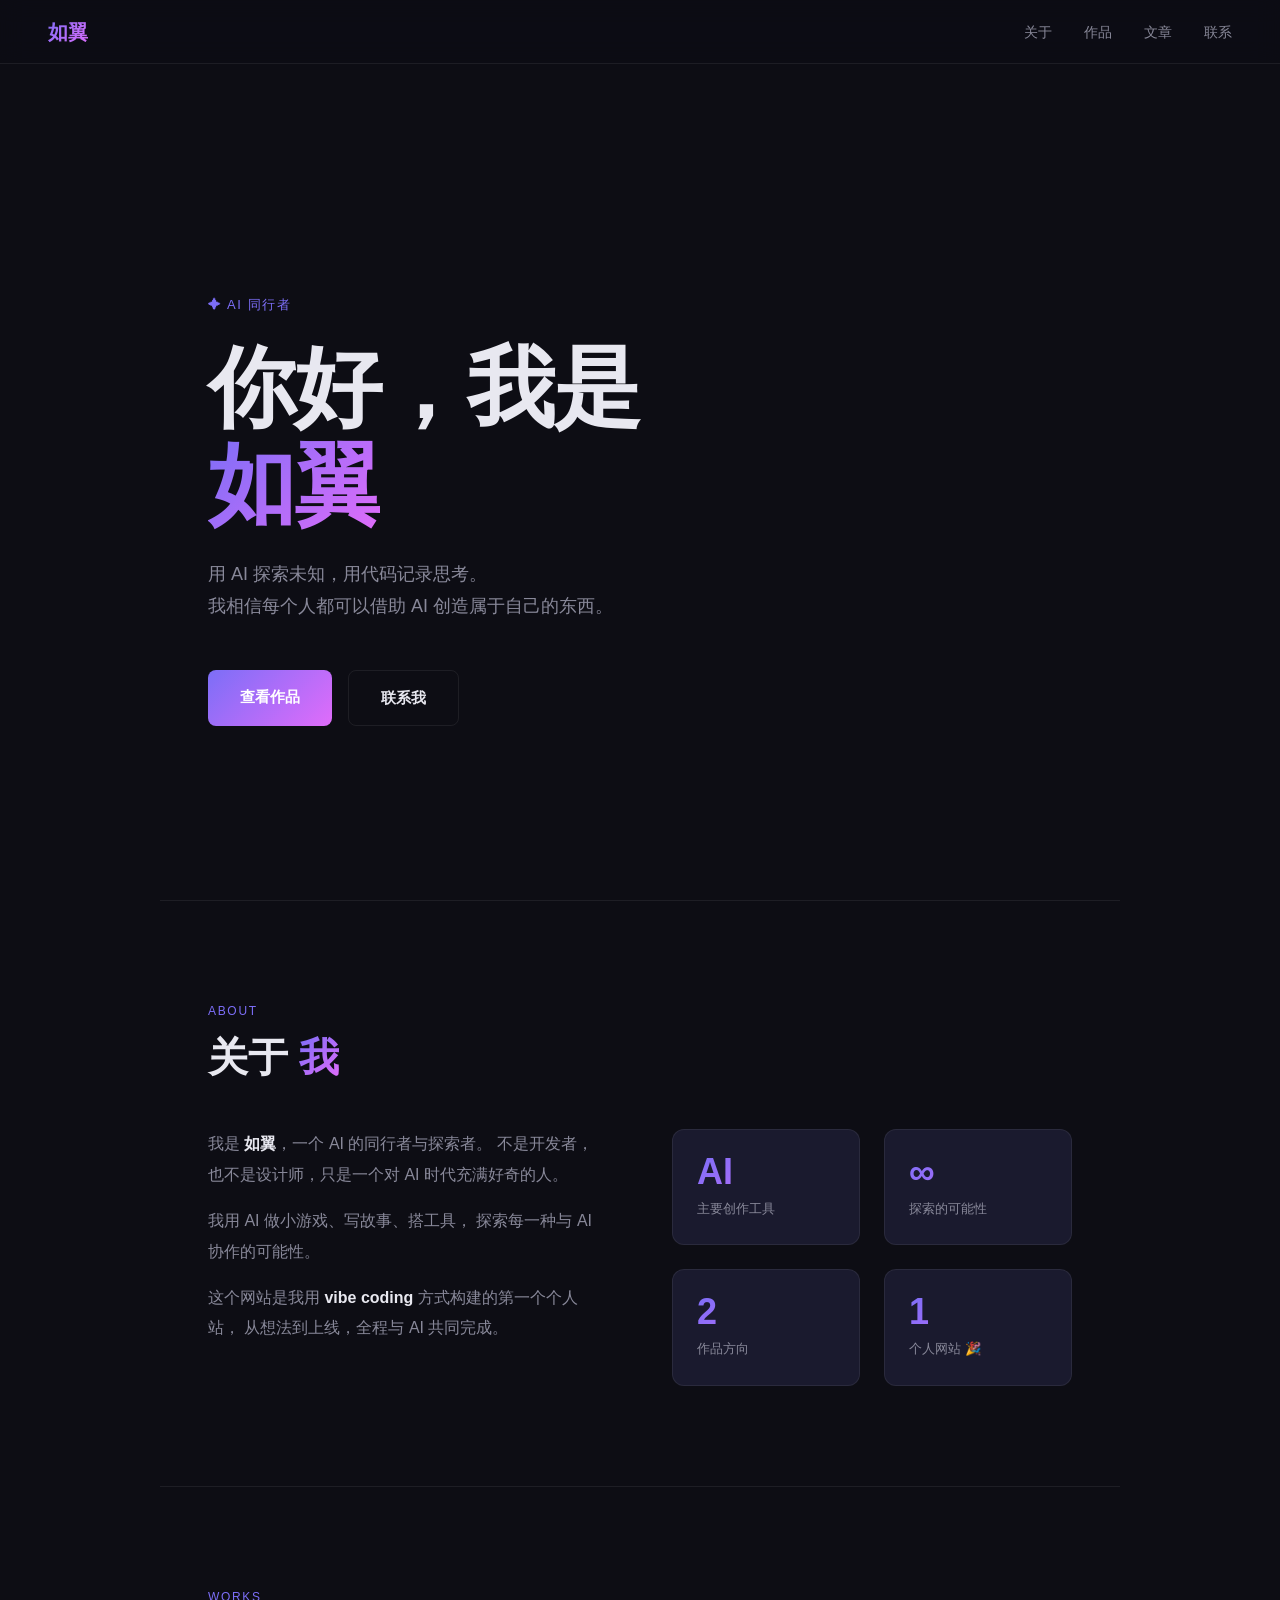
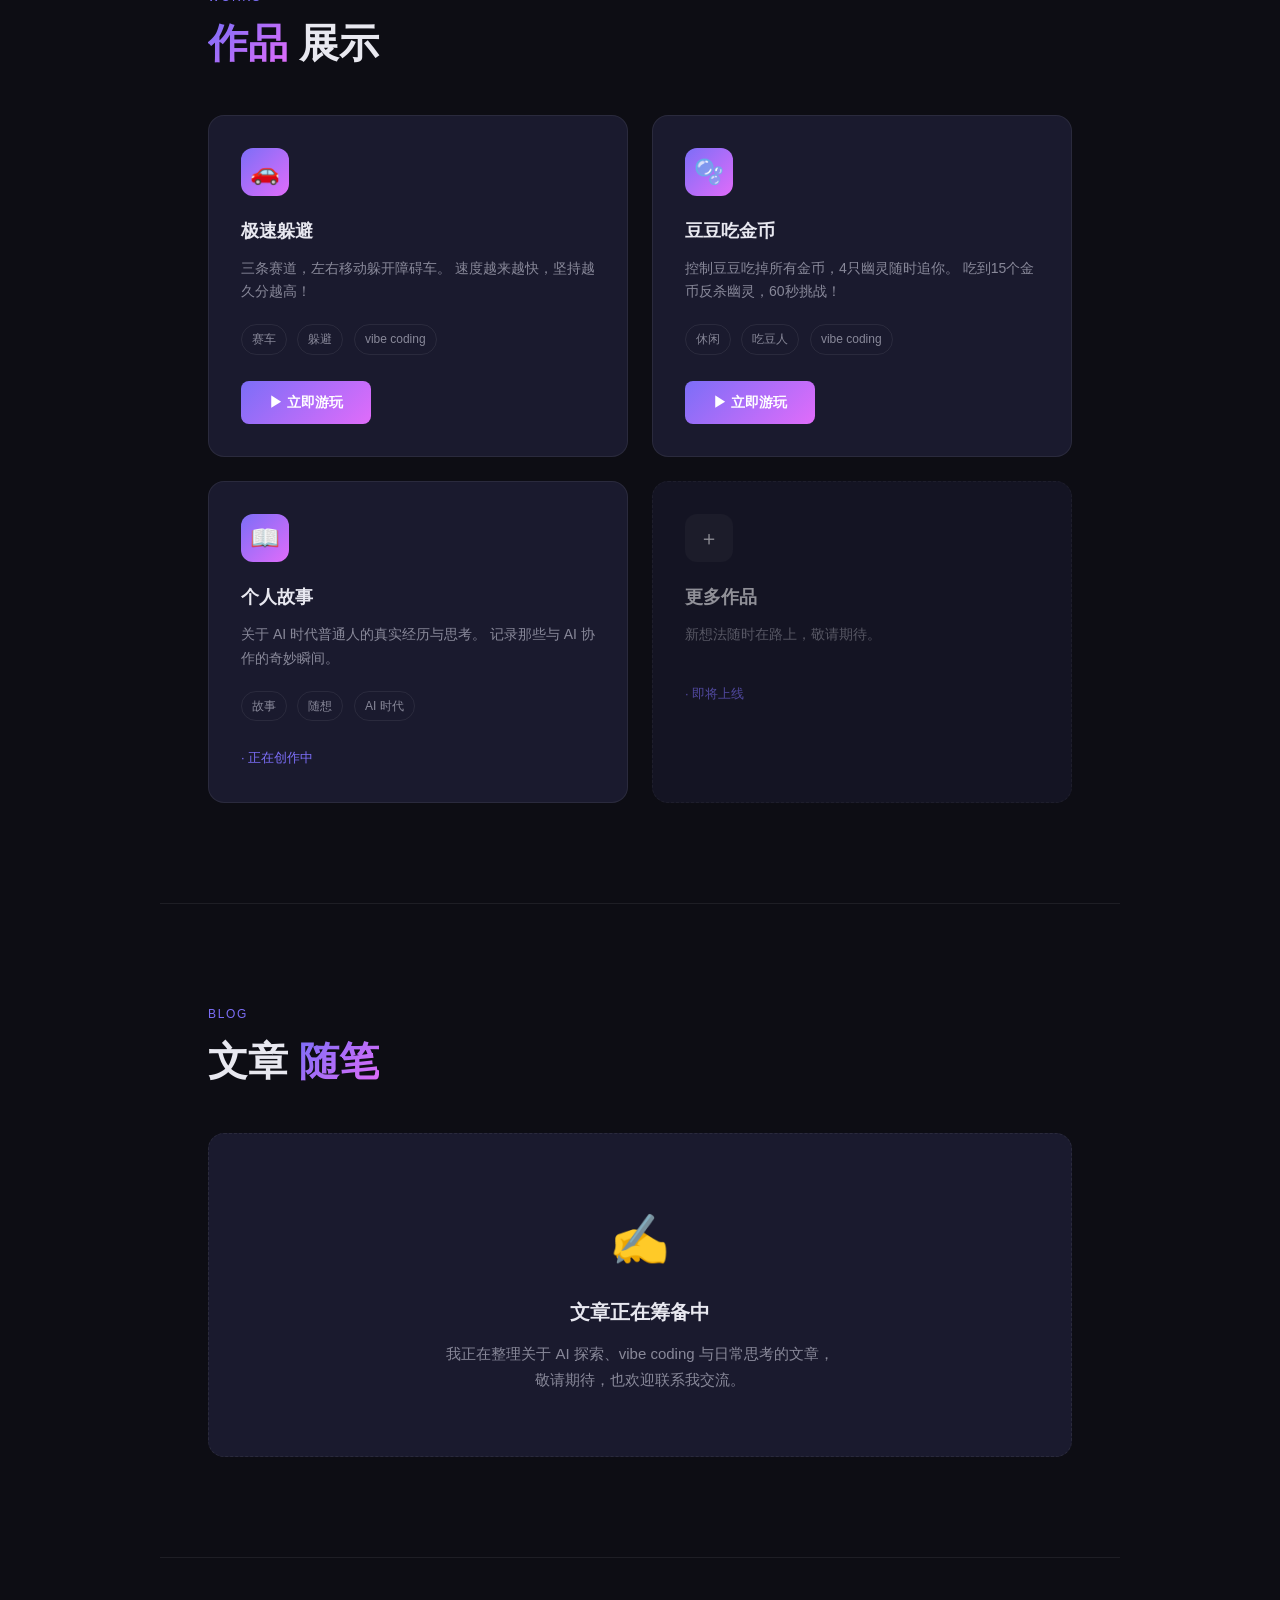
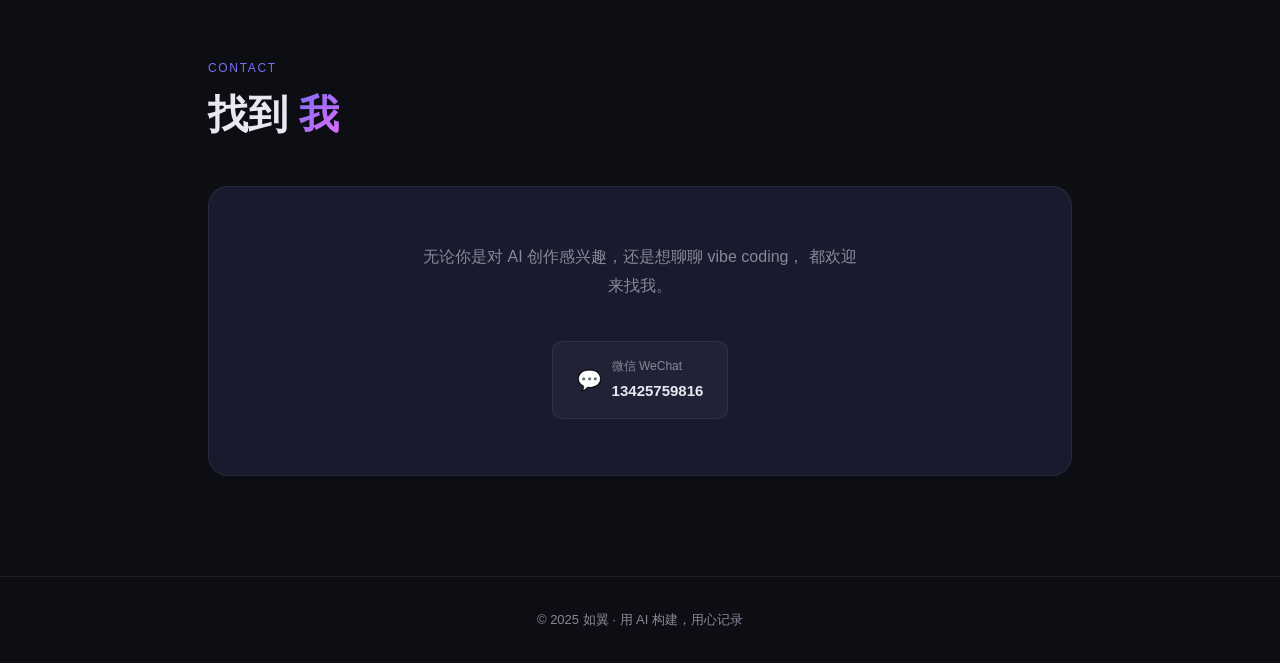
==== index.html @ 63770b3e "Add game play buttons to works section" ====
<!DOCTYPE html>
<html lang="zh-CN">
<head>
  <meta charset="UTF-8" />
  <meta name="viewport" content="width=device-width, initial-scale=1.0" />
  <title>如翼 — AI 同行者</title>
  <style>
    /* ── Reset ── */
    *, *::before, *::after { box-sizing: border-box; margin: 0; padding: 0; }
    html { scroll-behavior: smooth; }

    /* ── Variables ── */
    :root {
      --bg: #0d0d14;
      --bg2: #131320;
      --card: #1a1a2e;
      --border: rgba(255,255,255,0.07);
      --text: #e8e8f0;
      --muted: #888899;
      --accent: #7c6ef7;
      --accent2: #e06cfa;
      --grad: linear-gradient(135deg, #7c6ef7, #e06cfa);
    }

    body {
      background: var(--bg);
      color: var(--text);
      font-family: "PingFang SC", "Microsoft YaHei", -apple-system, BlinkMacSystemFont, sans-serif;
      line-height: 1.7;
    }

    /* ── Nav ── */
    nav {
      position: fixed;
      top: 0; left: 0; right: 0;
      z-index: 100;
      display: flex;
      align-items: center;
      justify-content: space-between;
      padding: 0 48px;
      height: 64px;
      background: rgba(13,13,20,0.85);
      backdrop-filter: blur(12px);
      border-bottom: 1px solid var(--border);
    }
    .nav-logo {
      font-size: 20px;
      font-weight: 700;
      background: var(--grad);
      -webkit-background-clip: text;
      -webkit-text-fill-color: transparent;
      background-clip: text;
    }
    .nav-links { display: flex; gap: 32px; list-style: none; }
    .nav-links a {
      color: var(--muted);
      text-decoration: none;
      font-size: 14px;
      transition: color .2s;
    }
    .nav-links a:hover { color: var(--text); }

    /* ── Sections ── */
    section { padding: 100px 48px; max-width: 960px; margin: 0 auto; }

    /* ── Hero ── */
    #hero {
      min-height: 100vh;
      display: flex;
      flex-direction: column;
      justify-content: center;
      padding-top: 120px;
      max-width: 960px;
      margin: 0 auto;
      padding-left: 48px;
      padding-right: 48px;
    }
    .hero-tag {
      display: inline-block;
      font-size: 13px;
      color: var(--accent);
      letter-spacing: .12em;
      text-transform: uppercase;
      margin-bottom: 24px;
    }
    h1 {
      font-size: clamp(52px, 8vw, 88px);
      font-weight: 800;
      line-height: 1.1;
      letter-spacing: -.02em;
      margin-bottom: 24px;
    }
    h1 span {
      background: var(--grad);
      -webkit-background-clip: text;
      -webkit-text-fill-color: transparent;
      background-clip: text;
    }
    .hero-desc {
      font-size: 18px;
      color: var(--muted);
      max-width: 520px;
      margin-bottom: 48px;
      line-height: 1.8;
    }
    .hero-cta {
      display: flex; gap: 16px; flex-wrap: wrap;
    }
    .btn {
      display: inline-block;
      padding: 14px 32px;
      border-radius: 8px;
      font-size: 15px;
      font-weight: 600;
      text-decoration: none;
      transition: all .2s;
      cursor: pointer;
    }
    .btn-primary {
      background: var(--grad);
      color: #fff;
    }
    .btn-primary:hover { opacity: .85; transform: translateY(-2px); }
    .btn-ghost {
      border: 1px solid var(--border);
      color: var(--text);
      background: transparent;
    }
    .btn-ghost:hover { border-color: var(--accent); color: var(--accent); }

    /* ── Section heading ── */
    .sec-label {
      font-size: 12px;
      letter-spacing: .14em;
      text-transform: uppercase;
      color: var(--accent);
      margin-bottom: 12px;
    }
    h2 {
      font-size: clamp(28px, 4vw, 40px);
      font-weight: 700;
      margin-bottom: 48px;
      line-height: 1.2;
    }
    h2 .grad {
      background: var(--grad);
      -webkit-background-clip: text;
      -webkit-text-fill-color: transparent;
      background-clip: text;
    }

    /* ── About ── */
    #about { border-top: 1px solid var(--border); }
    .about-grid {
      display: grid;
      grid-template-columns: 1fr 1fr;
      gap: 64px;
      align-items: start;
    }
    .about-text p {
      color: var(--muted);
      margin-bottom: 16px;
      font-size: 16px;
      line-height: 1.9;
    }
    .about-text p strong { color: var(--text); }
    .about-stats {
      display: grid;
      grid-template-columns: 1fr 1fr;
      gap: 24px;
    }
    .stat-card {
      background: var(--card);
      border: 1px solid var(--border);
      border-radius: 12px;
      padding: 24px;
    }
    .stat-card .num {
      font-size: 36px;
      font-weight: 800;
      background: var(--grad);
      -webkit-background-clip: text;
      -webkit-text-fill-color: transparent;
      background-clip: text;
      line-height: 1;
      margin-bottom: 8px;
    }
    .stat-card .label { font-size: 13px; color: var(--muted); }

    /* ── Works ── */
    #works { border-top: 1px solid var(--border); }
    .works-grid {
      display: grid;
      grid-template-columns: repeat(auto-fill, minmax(280px, 1fr));
      gap: 24px;
    }
    .work-card {
      background: var(--card);
      border: 1px solid var(--border);
      border-radius: 16px;
      padding: 32px;
      transition: transform .25s, border-color .25s;
    }
    .work-card:hover { transform: translateY(-4px); border-color: var(--accent); }
    .work-icon {
      width: 48px; height: 48px;
      border-radius: 12px;
      background: var(--grad);
      display: flex; align-items: center; justify-content: center;
      font-size: 24px;
      margin-bottom: 20px;
    }
    .work-card h3 { font-size: 18px; font-weight: 700; margin-bottom: 10px; }
    .work-card p { font-size: 14px; color: var(--muted); line-height: 1.7; margin-bottom: 20px; }
    .tag {
      display: inline-block;
      font-size: 12px;
      padding: 4px 10px;
      border-radius: 20px;
      border: 1px solid var(--border);
      color: var(--muted);
      margin-right: 6px;
      margin-bottom: 6px;
    }
    .work-soon {
      display: inline-block;
      margin-top: 16px;
      font-size: 13px;
      color: var(--accent);
      font-weight: 500;
    }

    /* ── Blog ── */
    #blog { border-top: 1px solid var(--border); }
    .blog-coming {
      background: var(--card);
      border: 1px dashed var(--border);
      border-radius: 16px;
      padding: 64px 32px;
      text-align: center;
    }
    .blog-coming .emoji { font-size: 48px; margin-bottom: 16px; }
    .blog-coming h3 { font-size: 20px; font-weight: 700; margin-bottom: 12px; }
    .blog-coming p { color: var(--muted); font-size: 15px; }

    /* ── Contact ── */
    #contact { border-top: 1px solid var(--border); }
    .contact-box {
      background: var(--card);
      border: 1px solid var(--border);
      border-radius: 20px;
      padding: 56px 48px;
      text-align: center;
    }
    .contact-box p {
      color: var(--muted);
      font-size: 16px;
      max-width: 440px;
      margin: 0 auto 40px;
      line-height: 1.8;
    }
    .contact-methods {
      display: flex;
      justify-content: center;
      gap: 24px;
      flex-wrap: wrap;
    }
    .contact-item {
      display: flex;
      align-items: center;
      gap: 10px;
      background: rgba(255,255,255,.04);
      border: 1px solid var(--border);
      border-radius: 10px;
      padding: 14px 24px;
      font-size: 15px;
    }
    .contact-item .icon { font-size: 20px; }
    .contact-item .info { text-align: left; }
    .contact-item .info .name { font-size: 12px; color: var(--muted); margin-bottom: 2px; }
    .contact-item .info .val { font-weight: 600; font-size: 15px; }

    /* ── Footer ── */
    footer {
      border-top: 1px solid var(--border);
      padding: 32px 48px;
      text-align: center;
      color: var(--muted);
      font-size: 13px;
    }

    /* ── Responsive ── */
    @media (max-width: 768px) {
      nav { padding: 0 20px; }
      .nav-links { display: none; }
      #hero, section { padding-left: 20px; padding-right: 20px; }
      h1 { font-size: 44px; }
      .about-grid { grid-template-columns: 1fr; gap: 40px; }
      .contact-box { padding: 40px 20px; }
    }

    /* ── Scroll fade-in ── */
    .fade-in {
      opacity: 0;
      transform: translateY(24px);
      transition: opacity .6s ease, transform .6s ease;
    }
    .fade-in.visible {
      opacity: 1;
      transform: translateY(0);
    }
  </style>
</head>
<body>

  <!-- Nav -->
  <nav>
    <div class="nav-logo">如翼</div>
    <ul class="nav-links">
      <li><a href="#about">关于</a></li>
      <li><a href="#works">作品</a></li>
      <li><a href="#blog">文章</a></li>
      <li><a href="#contact">联系</a></li>
    </ul>
  </nav>

  <!-- Hero -->
  <div id="hero">
    <p class="hero-tag">✦ AI 同行者</p>
    <h1>你好，我是<br /><span>如翼</span></h1>
    <p class="hero-desc">
      用 AI 探索未知，用代码记录思考。<br />
      我相信每个人都可以借助 AI 创造属于自己的东西。
    </p>
    <div class="hero-cta">
      <a href="#works" class="btn btn-primary">查看作品</a>
      <a href="#contact" class="btn btn-ghost">联系我</a>
    </div>
  </div>

  <!-- About -->
  <section id="about">
    <p class="sec-label fade-in">About</p>
    <h2 class="fade-in">关于 <span class="grad">我</span></h2>
    <div class="about-grid">
      <div class="about-text fade-in">
        <p>
          我是 <strong>如翼</strong>，一个 AI 的同行者与探索者。
          不是开发者，也不是设计师，只是一个对 AI 时代充满好奇的人。
        </p>
        <p>
          我用 AI 做小游戏、写故事、搭工具，
          探索每一种与 AI 协作的可能性。
        </p>
        <p>
          这个网站是我用 <strong>vibe coding</strong> 方式构建的第一个个人站，
          从想法到上线，全程与 AI 共同完成。
        </p>
      </div>
      <div class="about-stats fade-in">
        <div class="stat-card">
          <div class="num">AI</div>
          <div class="label">主要创作工具</div>
        </div>
        <div class="stat-card">
          <div class="num">∞</div>
          <div class="label">探索的可能性</div>
        </div>
        <div class="stat-card">
          <div class="num">2</div>
          <div class="label">作品方向</div>
        </div>
        <div class="stat-card">
          <div class="num">1</div>
          <div class="label">个人网站 🎉</div>
        </div>
      </div>
    </div>
  </section>

  <!-- Works -->
  <section id="works">
    <p class="sec-label fade-in">Works</p>
    <h2 class="fade-in"><span class="grad">作品</span> 展示</h2>
    <div class="works-grid">
      <div class="work-card fade-in">
        <div class="work-icon">🚗</div>
        <h3>极速躲避</h3>
        <p>
          三条赛道，左右移动躲开障碍车。
          速度越来越快，坚持越久分越高！
        </p>
        <span class="tag">赛车</span>
        <span class="tag">躲避</span>
        <span class="tag">vibe coding</span>
        <br />
        <a href="game-racing.html" class="btn btn-primary" style="display:inline-block;margin-top:20px;padding:10px 28px;font-size:14px;">▶ 立即游玩</a>
      </div>
      <div class="work-card fade-in">
        <div class="work-icon">🫧</div>
        <h3>豆豆吃金币</h3>
        <p>
          控制豆豆吃掉所有金币，4只幽灵随时追你。
          吃到15个金币反杀幽灵，60秒挑战！
        </p>
        <span class="tag">休闲</span>
        <span class="tag">吃豆人</span>
        <span class="tag">vibe coding</span>
        <br />
        <a href="game-coins.html" class="btn btn-primary" style="display:inline-block;margin-top:20px;padding:10px 28px;font-size:14px;">▶ 立即游玩</a>
      </div>
      <div class="work-card fade-in">
        <div class="work-icon">📖</div>
        <h3>个人故事</h3>
        <p>
          关于 AI 时代普通人的真实经历与思考。
          记录那些与 AI 协作的奇妙瞬间。
        </p>
        <span class="tag">故事</span>
        <span class="tag">随想</span>
        <span class="tag">AI 时代</span>
        <br />
        <span class="work-soon" style="display:inline-block;margin-top:20px;">· 正在创作中</span>
      </div>
      <div class="work-card fade-in" style="border-style: dashed; opacity: .6;">
        <div class="work-icon" style="background: rgba(255,255,255,.05); font-size:20px;">＋</div>
        <h3>更多作品</h3>
        <p>
          新想法随时在路上，敬请期待。
        </p>
        <span class="work-soon">· 即将上线</span>
      </div>
    </div>
  </section>

  <!-- Blog -->
  <section id="blog">
    <p class="sec-label fade-in">Blog</p>
    <h2 class="fade-in">文章 <span class="grad">随笔</span></h2>
    <div class="blog-coming fade-in">
      <div class="emoji">✍️</div>
      <h3>文章正在筹备中</h3>
      <p>
        我正在整理关于 AI 探索、vibe coding 与日常思考的文章，<br />
        敬请期待，也欢迎联系我交流。
      </p>
    </div>
  </section>

  <!-- Contact -->
  <section id="contact">
    <p class="sec-label fade-in">Contact</p>
    <h2 class="fade-in">找到 <span class="grad">我</span></h2>
    <div class="contact-box fade-in">
      <p>
        无论你是对 AI 创作感兴趣，还是想聊聊 vibe coding，
        都欢迎来找我。
      </p>
      <div class="contact-methods">
        <div class="contact-item">
          <span class="icon">💬</span>
          <div class="info">
            <div class="name">微信 WeChat</div>
            <div class="val">13425759816</div>
          </div>
        </div>
      </div>
    </div>
  </section>

  <!-- Footer -->
  <footer>
    <p>© 2025 如翼 · 用 AI 构建，用心记录</p>
  </footer>

  <script>
    // Scroll fade-in animation
    const observer = new IntersectionObserver((entries) => {
      entries.forEach(entry => {
        if (entry.isIntersecting) {
          entry.target.classList.add('visible');
        }
      });
    }, { threshold: 0.1 });

    document.querySelectorAll('.fade-in').forEach(el => observer.observe(el));
  </script>

</body>
</html>
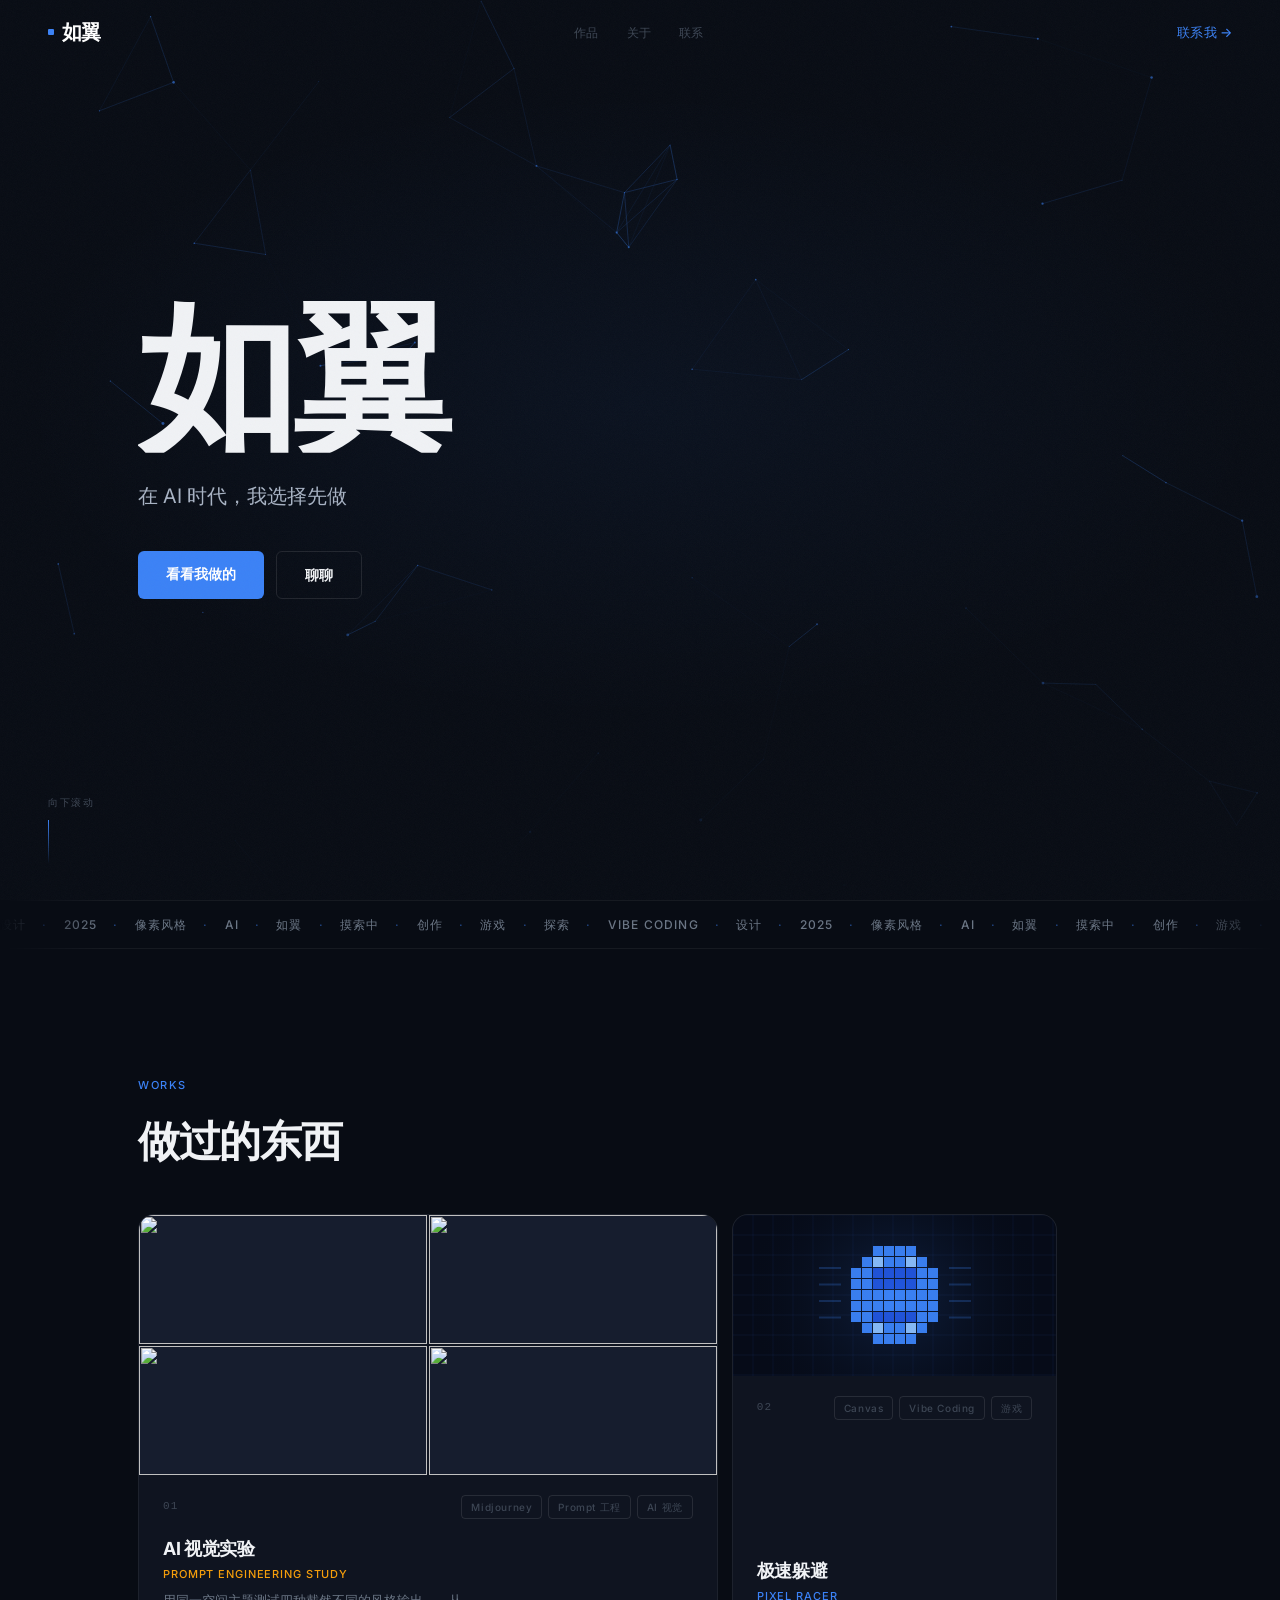
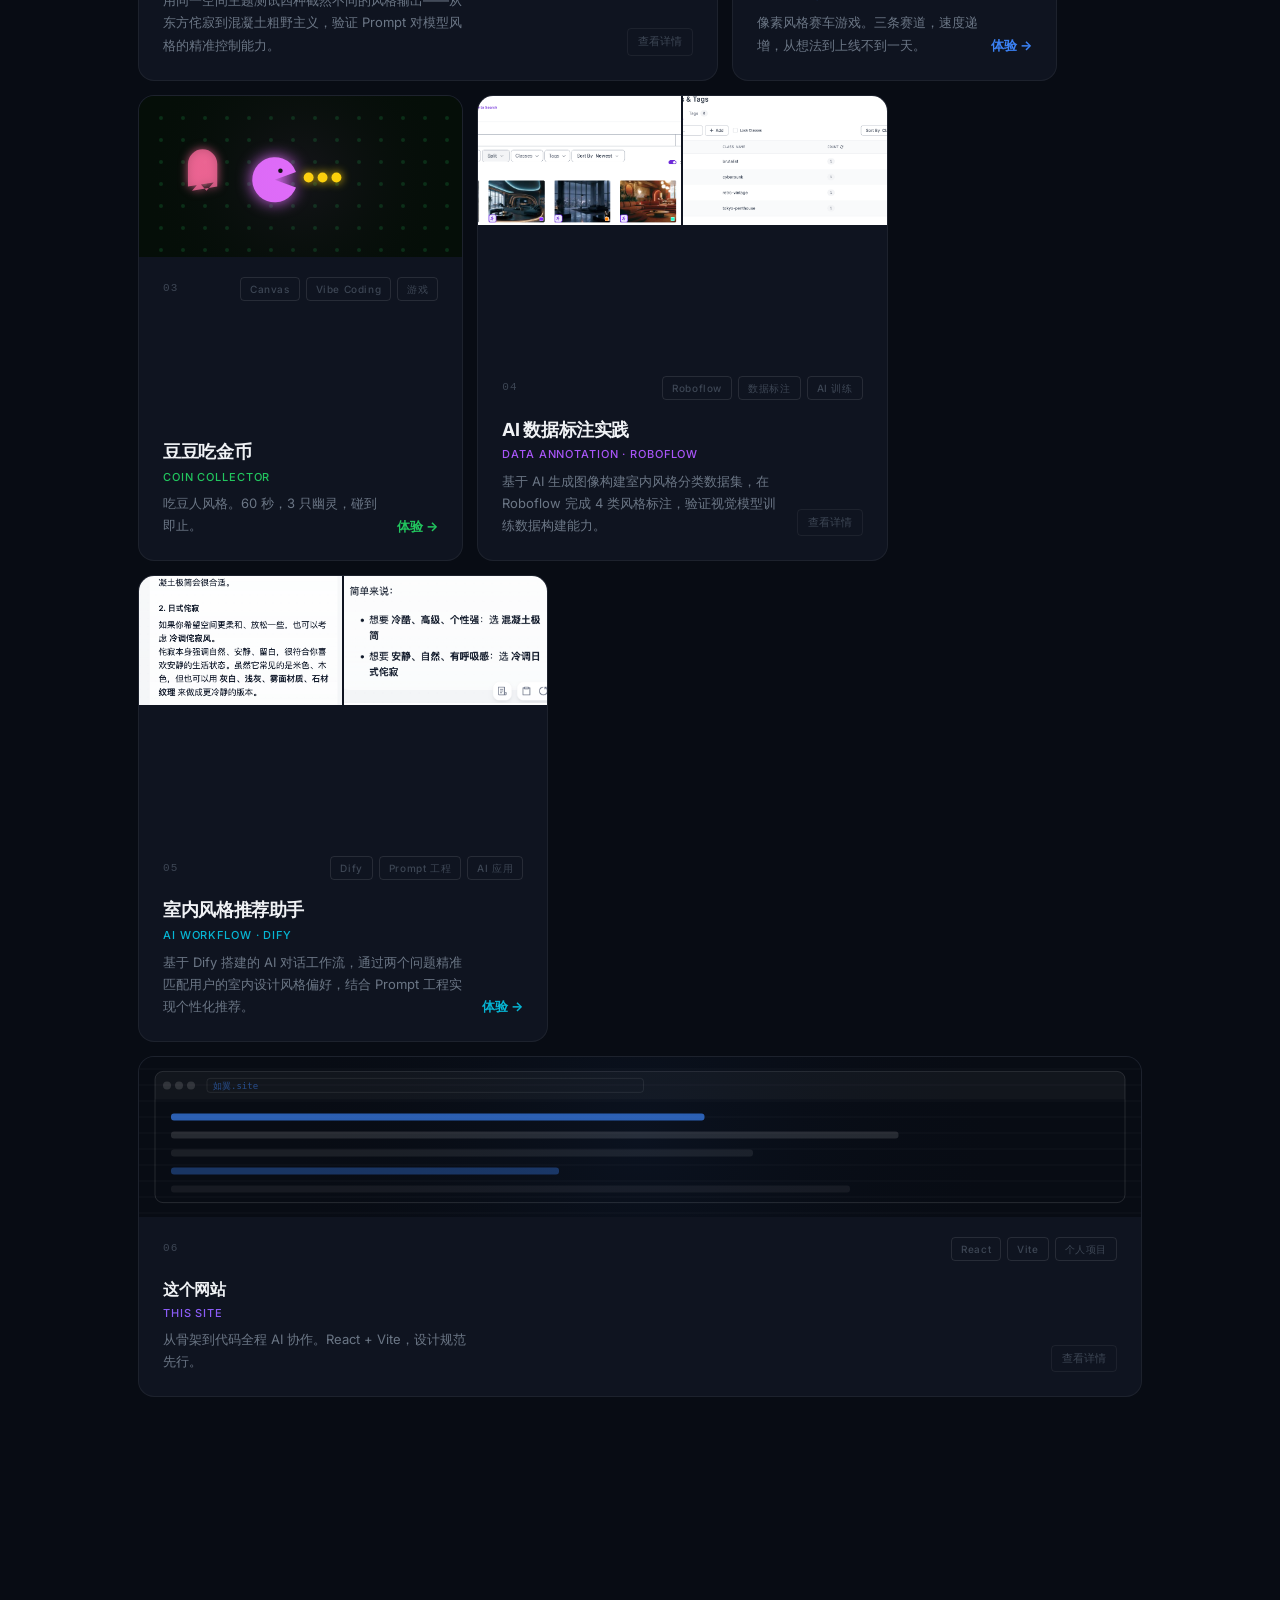
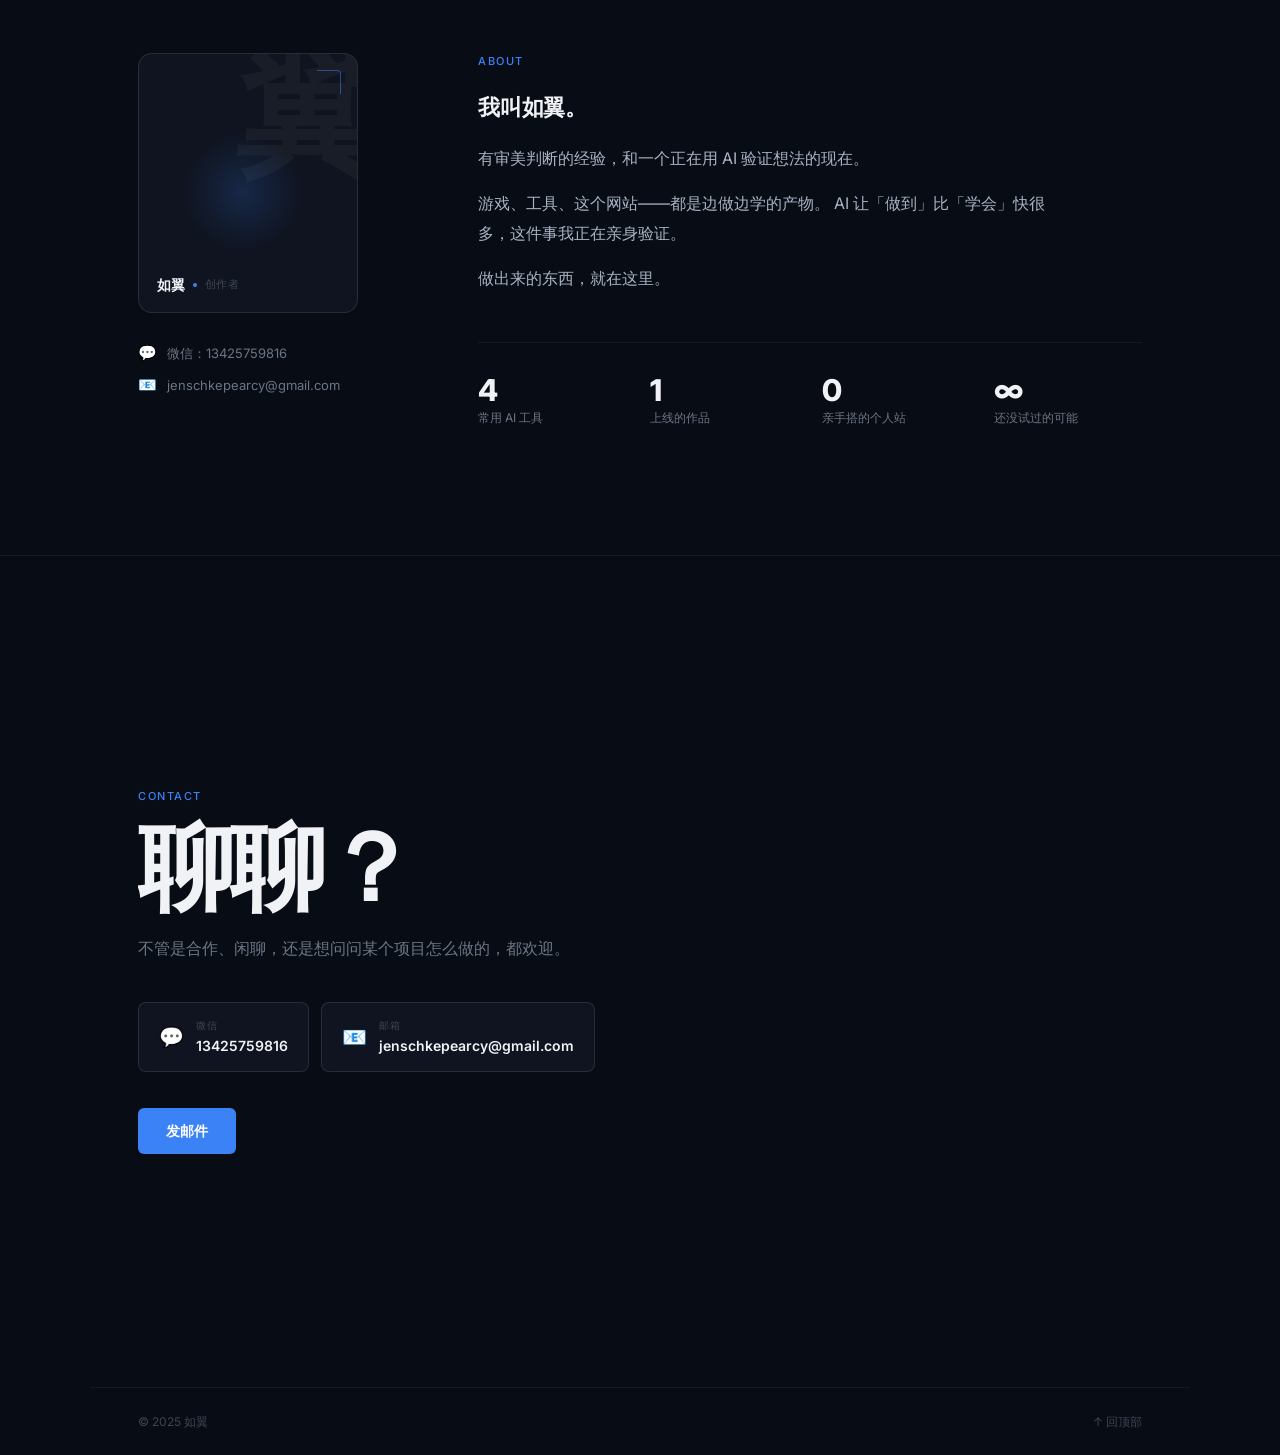
==== commit 5898d85f: "Deploy React portfolio with all 3 AI projects" ====
--- a/index.html
+++ b/index.html
@@ -1,490 +1,17 @@
 <!DOCTYPE html>
 <html lang="zh-CN">
-<head>
-  <meta charset="UTF-8" />
-  <meta name="viewport" content="width=device-width, initial-scale=1.0" />
-  <title>如翼 — AI 同行者</title>
-  <style>
-    /* ── Reset ── */
-    *, *::before, *::after { box-sizing: border-box; margin: 0; padding: 0; }
-    html { scroll-behavior: smooth; }
-
-    /* ── Variables ── */
-    :root {
-      --bg: #0d0d14;
-      --bg2: #131320;
-      --card: #1a1a2e;
-      --border: rgba(255,255,255,0.07);
-      --text: #e8e8f0;
-      --muted: #888899;
-      --accent: #7c6ef7;
-      --accent2: #e06cfa;
-      --grad: linear-gradient(135deg, #7c6ef7, #e06cfa);
-    }
-
-    body {
-      background: var(--bg);
-      color: var(--text);
-      font-family: "PingFang SC", "Microsoft YaHei", -apple-system, BlinkMacSystemFont, sans-serif;
-      line-height: 1.7;
-    }
-
-    /* ── Nav ── */
-    nav {
-      position: fixed;
-      top: 0; left: 0; right: 0;
-      z-index: 100;
-      display: flex;
-      align-items: center;
-      justify-content: space-between;
-      padding: 0 48px;
-      height: 64px;
-      background: rgba(13,13,20,0.85);
-      backdrop-filter: blur(12px);
-      border-bottom: 1px solid var(--border);
-    }
-    .nav-logo {
-      font-size: 20px;
-      font-weight: 700;
-      background: var(--grad);
-      -webkit-background-clip: text;
-      -webkit-text-fill-color: transparent;
-      background-clip: text;
-    }
-    .nav-links { display: flex; gap: 32px; list-style: none; }
-    .nav-links a {
-      color: var(--muted);
-      text-decoration: none;
-      font-size: 14px;
-      transition: color .2s;
-    }
-    .nav-links a:hover { color: var(--text); }
-
-    /* ── Sections ── */
-    section { padding: 100px 48px; max-width: 960px; margin: 0 auto; }
-
-    /* ── Hero ── */
-    #hero {
-      min-height: 100vh;
-      display: flex;
-      flex-direction: column;
-      justify-content: center;
-      padding-top: 120px;
-      max-width: 960px;
-      margin: 0 auto;
-      padding-left: 48px;
-      padding-right: 48px;
-    }
-    .hero-tag {
-      display: inline-block;
-      font-size: 13px;
-      color: var(--accent);
-      letter-spacing: .12em;
-      text-transform: uppercase;
-      margin-bottom: 24px;
-    }
-    h1 {
-      font-size: clamp(52px, 8vw, 88px);
-      font-weight: 800;
-      line-height: 1.1;
-      letter-spacing: -.02em;
-      margin-bottom: 24px;
-    }
-    h1 span {
-      background: var(--grad);
-      -webkit-background-clip: text;
-      -webkit-text-fill-color: transparent;
-      background-clip: text;
-    }
-    .hero-desc {
-      font-size: 18px;
-      color: var(--muted);
-      max-width: 520px;
-      margin-bottom: 48px;
-      line-height: 1.8;
-    }
-    .hero-cta {
-      display: flex; gap: 16px; flex-wrap: wrap;
-    }
-    .btn {
-      display: inline-block;
-      padding: 14px 32px;
-      border-radius: 8px;
-      font-size: 15px;
-      font-weight: 600;
-      text-decoration: none;
-      transition: all .2s;
-      cursor: pointer;
-    }
-    .btn-primary {
-      background: var(--grad);
-      color: #fff;
-    }
-    .btn-primary:hover { opacity: .85; transform: translateY(-2px); }
-    .btn-ghost {
-      border: 1px solid var(--border);
-      color: var(--text);
-      background: transparent;
-    }
-    .btn-ghost:hover { border-color: var(--accent); color: var(--accent); }
-
-    /* ── Section heading ── */
-    .sec-label {
-      font-size: 12px;
-      letter-spacing: .14em;
-      text-transform: uppercase;
-      color: var(--accent);
-      margin-bottom: 12px;
-    }
-    h2 {
-      font-size: clamp(28px, 4vw, 40px);
-      font-weight: 700;
-      margin-bottom: 48px;
-      line-height: 1.2;
-    }
-    h2 .grad {
-      background: var(--grad);
-      -webkit-background-clip: text;
-      -webkit-text-fill-color: transparent;
-      background-clip: text;
-    }
-
-    /* ── About ── */
-    #about { border-top: 1px solid var(--border); }
-    .about-grid {
-      display: grid;
-      grid-template-columns: 1fr 1fr;
-      gap: 64px;
-      align-items: start;
-    }
-    .about-text p {
-      color: var(--muted);
-      margin-bottom: 16px;
-      font-size: 16px;
-      line-height: 1.9;
-    }
-    .about-text p strong { color: var(--text); }
-    .about-stats {
-      display: grid;
-      grid-template-columns: 1fr 1fr;
-      gap: 24px;
-    }
-    .stat-card {
-      background: var(--card);
-      border: 1px solid var(--border);
-      border-radius: 12px;
-      padding: 24px;
-    }
-    .stat-card .num {
-      font-size: 36px;
-      font-weight: 800;
-      background: var(--grad);
-      -webkit-background-clip: text;
-      -webkit-text-fill-color: transparent;
-      background-clip: text;
-      line-height: 1;
-      margin-bottom: 8px;
-    }
-    .stat-card .label { font-size: 13px; color: var(--muted); }
-
-    /* ── Works ── */
-    #works { border-top: 1px solid var(--border); }
-    .works-grid {
-      display: grid;
-      grid-template-columns: repeat(auto-fill, minmax(280px, 1fr));
-      gap: 24px;
-    }
-    .work-card {
-      background: var(--card);
-      border: 1px solid var(--border);
-      border-radius: 16px;
-      padding: 32px;
-      transition: transform .25s, border-color .25s;
-    }
-    .work-card:hover { transform: translateY(-4px); border-color: var(--accent); }
-    .work-icon {
-      width: 48px; height: 48px;
-      border-radius: 12px;
-      background: var(--grad);
-      display: flex; align-items: center; justify-content: center;
-      font-size: 24px;
-      margin-bottom: 20px;
-    }
-    .work-card h3 { font-size: 18px; font-weight: 700; margin-bottom: 10px; }
-    .work-card p { font-size: 14px; color: var(--muted); line-height: 1.7; margin-bottom: 20px; }
-    .tag {
-      display: inline-block;
-      font-size: 12px;
-      padding: 4px 10px;
-      border-radius: 20px;
-      border: 1px solid var(--border);
-      color: var(--muted);
-      margin-right: 6px;
-      margin-bottom: 6px;
-    }
-    .work-soon {
-      display: inline-block;
-      margin-top: 16px;
-      font-size: 13px;
-      color: var(--accent);
-      font-weight: 500;
-    }
-
-    /* ── Blog ── */
-    #blog { border-top: 1px solid var(--border); }
-    .blog-coming {
-      background: var(--card);
-      border: 1px dashed var(--border);
-      border-radius: 16px;
-      padding: 64px 32px;
-      text-align: center;
-    }
-    .blog-coming .emoji { font-size: 48px; margin-bottom: 16px; }
-    .blog-coming h3 { font-size: 20px; font-weight: 700; margin-bottom: 12px; }
-    .blog-coming p { color: var(--muted); font-size: 15px; }
-
-    /* ── Contact ── */
-    #contact { border-top: 1px solid var(--border); }
-    .contact-box {
-      background: var(--card);
-      border: 1px solid var(--border);
-      border-radius: 20px;
-      padding: 56px 48px;
-      text-align: center;
-    }
-    .contact-box p {
-      color: var(--muted);
-      font-size: 16px;
-      max-width: 440px;
-      margin: 0 auto 40px;
-      line-height: 1.8;
-    }
-    .contact-methods {
-      display: flex;
-      justify-content: center;
-      gap: 24px;
-      flex-wrap: wrap;
-    }
-    .contact-item {
-      display: flex;
-      align-items: center;
-      gap: 10px;
-      background: rgba(255,255,255,.04);
-      border: 1px solid var(--border);
-      border-radius: 10px;
-      padding: 14px 24px;
-      font-size: 15px;
-    }
-    .contact-item .icon { font-size: 20px; }
-    .contact-item .info { text-align: left; }
-    .contact-item .info .name { font-size: 12px; color: var(--muted); margin-bottom: 2px; }
-    .contact-item .info .val { font-weight: 600; font-size: 15px; }
-
-    /* ── Footer ── */
-    footer {
-      border-top: 1px solid var(--border);
-      padding: 32px 48px;
-      text-align: center;
-      color: var(--muted);
-      font-size: 13px;
-    }
-
-    /* ── Responsive ── */
-    @media (max-width: 768px) {
-      nav { padding: 0 20px; }
-      .nav-links { display: none; }
-      #hero, section { padding-left: 20px; padding-right: 20px; }
-      h1 { font-size: 44px; }
-      .about-grid { grid-template-columns: 1fr; gap: 40px; }
-      .contact-box { padding: 40px 20px; }
-    }
-
-    /* ── Scroll fade-in ── */
-    .fade-in {
-      opacity: 0;
-      transform: translateY(24px);
-      transition: opacity .6s ease, transform .6s ease;
-    }
-    .fade-in.visible {
-      opacity: 1;
-      transform: translateY(0);
-    }
-  </style>
-</head>
-<body>
-
-  <!-- Nav -->
-  <nav>
-    <div class="nav-logo">如翼</div>
-    <ul class="nav-links">
-      <li><a href="#about">关于</a></li>
-      <li><a href="#works">作品</a></li>
-      <li><a href="#blog">文章</a></li>
-      <li><a href="#contact">联系</a></li>
-    </ul>
-  </nav>
-
-  <!-- Hero -->
-  <div id="hero">
-    <p class="hero-tag">✦ AI 同行者</p>
-    <h1>你好，我是<br /><span>如翼</span></h1>
-    <p class="hero-desc">
-      用 AI 探索未知，用代码记录思考。<br />
-      我相信每个人都可以借助 AI 创造属于自己的东西。
-    </p>
-    <div class="hero-cta">
-      <a href="#works" class="btn btn-primary">查看作品</a>
-      <a href="#contact" class="btn btn-ghost">联系我</a>
-    </div>
-  </div>
-
-  <!-- About -->
-  <section id="about">
-    <p class="sec-label fade-in">About</p>
-    <h2 class="fade-in">关于 <span class="grad">我</span></h2>
-    <div class="about-grid">
-      <div class="about-text fade-in">
-        <p>
-          我是 <strong>如翼</strong>，一个 AI 的同行者与探索者。
-          不是开发者，也不是设计师，只是一个对 AI 时代充满好奇的人。
-        </p>
-        <p>
-          我用 AI 做小游戏、写故事、搭工具，
-          探索每一种与 AI 协作的可能性。
-        </p>
-        <p>
-          这个网站是我用 <strong>vibe coding</strong> 方式构建的第一个个人站，
-          从想法到上线，全程与 AI 共同完成。
-        </p>
-      </div>
-      <div class="about-stats fade-in">
-        <div class="stat-card">
-          <div class="num">AI</div>
-          <div class="label">主要创作工具</div>
-        </div>
-        <div class="stat-card">
-          <div class="num">∞</div>
-          <div class="label">探索的可能性</div>
-        </div>
-        <div class="stat-card">
-          <div class="num">2</div>
-          <div class="label">作品方向</div>
-        </div>
-        <div class="stat-card">
-          <div class="num">1</div>
-          <div class="label">个人网站 🎉</div>
-        </div>
-      </div>
-    </div>
-  </section>
-
-  <!-- Works -->
-  <section id="works">
-    <p class="sec-label fade-in">Works</p>
-    <h2 class="fade-in"><span class="grad">作品</span> 展示</h2>
-    <div class="works-grid">
-      <div class="work-card fade-in">
-        <div class="work-icon">🚗</div>
-        <h3>极速躲避</h3>
-        <p>
-          三条赛道，左右移动躲开障碍车。
-          速度越来越快，坚持越久分越高！
-        </p>
-        <span class="tag">赛车</span>
-        <span class="tag">躲避</span>
-        <span class="tag">vibe coding</span>
-        <br />
-        <a href="game-racing.html" class="btn btn-primary" style="display:inline-block;margin-top:20px;padding:10px 28px;font-size:14px;">▶ 立即游玩</a>
-      </div>
-      <div class="work-card fade-in">
-        <div class="work-icon">🫧</div>
-        <h3>豆豆吃金币</h3>
-        <p>
-          控制豆豆吃掉所有金币，4只幽灵随时追你。
-          吃到15个金币反杀幽灵，60秒挑战！
-        </p>
-        <span class="tag">休闲</span>
-        <span class="tag">吃豆人</span>
-        <span class="tag">vibe coding</span>
-        <br />
-        <a href="game-coins.html" class="btn btn-primary" style="display:inline-block;margin-top:20px;padding:10px 28px;font-size:14px;">▶ 立即游玩</a>
-      </div>
-      <div class="work-card fade-in">
-        <div class="work-icon">📖</div>
-        <h3>个人故事</h3>
-        <p>
-          关于 AI 时代普通人的真实经历与思考。
-          记录那些与 AI 协作的奇妙瞬间。
-        </p>
-        <span class="tag">故事</span>
-        <span class="tag">随想</span>
-        <span class="tag">AI 时代</span>
-        <br />
-        <span class="work-soon" style="display:inline-block;margin-top:20px;">· 正在创作中</span>
-      </div>
-      <div class="work-card fade-in" style="border-style: dashed; opacity: .6;">
-        <div class="work-icon" style="background: rgba(255,255,255,.05); font-size:20px;">＋</div>
-        <h3>更多作品</h3>
-        <p>
-          新想法随时在路上，敬请期待。
-        </p>
-        <span class="work-soon">· 即将上线</span>
-      </div>
-    </div>
-  </section>
-
-  <!-- Blog -->
-  <section id="blog">
-    <p class="sec-label fade-in">Blog</p>
-    <h2 class="fade-in">文章 <span class="grad">随笔</span></h2>
-    <div class="blog-coming fade-in">
-      <div class="emoji">✍️</div>
-      <h3>文章正在筹备中</h3>
-      <p>
-        我正在整理关于 AI 探索、vibe coding 与日常思考的文章，<br />
-        敬请期待，也欢迎联系我交流。
-      </p>
-    </div>
-  </section>
-
-  <!-- Contact -->
-  <section id="contact">
-    <p class="sec-label fade-in">Contact</p>
-    <h2 class="fade-in">找到 <span class="grad">我</span></h2>
-    <div class="contact-box fade-in">
-      <p>
-        无论你是对 AI 创作感兴趣，还是想聊聊 vibe coding，
-        都欢迎来找我。
-      </p>
-      <div class="contact-methods">
-        <div class="contact-item">
-          <span class="icon">💬</span>
-          <div class="info">
-            <div class="name">微信 WeChat</div>
-            <div class="val">13425759816</div>
-          </div>
-        </div>
-      </div>
-    </div>
-  </section>
-
-  <!-- Footer -->
-  <footer>
-    <p>© 2025 如翼 · 用 AI 构建，用心记录</p>
-  </footer>
-
-  <script>
-    // Scroll fade-in animation
-    const observer = new IntersectionObserver((entries) => {
-      entries.forEach(entry => {
-        if (entry.isIntersecting) {
-          entry.target.classList.add('visible');
-        }
-      });
-    }, { threshold: 0.1 });
-
-    document.querySelectorAll('.fade-in').forEach(el => observer.observe(el));
-  </script>
-
-</body>
+  <head>
+    <meta charset="UTF-8" />
+    <meta name="viewport" content="width=device-width, initial-scale=1.0" />
+    <title>如翼 — 视觉设计师 · AI 设计师</title>
+    <meta name="description" content="如翼的个人作品集 — 视觉设计师、AI设计师、AI训练师" />
+    <link rel="preconnect" href="https://fonts.googleapis.com" />
+    <link rel="preconnect" href="https://fonts.gstatic.com" crossorigin />
+    <link href="https://fonts.googleapis.com/css2?family=Inter:wght@300;400;500;600;700;800;900&display=swap" rel="stylesheet" />
+    <script type="module" crossorigin src="./assets/index-CPDHB0B_.js"></script>
+    <link rel="stylesheet" crossorigin href="./assets/index-Bgm8pTL_.css">
+  </head>
+  <body>
+    <div id="root"></div>
+  </body>
 </html>
--- a/assets/index-Bgm8pTL_.css
+++ b/assets/index-Bgm8pTL_.css
@@ -0,0 +1 @@
+.navbar{position:fixed;top:0;left:0;right:0;z-index:100;height:64px;display:flex;align-items:center;justify-content:space-between;padding:0 48px;transition:background .3s ease,border-color .3s ease,backdrop-filter .3s ease}.navbar--scrolled{background:#080c14e0;backdrop-filter:blur(20px);-webkit-backdrop-filter:blur(20px);border-bottom:1px solid rgba(255,255,255,.06)}.nav-logo{display:flex;align-items:center;gap:8px;font-size:20px;font-weight:900;letter-spacing:-.04em;color:#fff;text-decoration:none;line-height:1;transition:opacity .15s}.nav-logo:hover{opacity:.6}.nav-logo-mark{display:inline-block;width:6px;height:6px;border-radius:1px;background:var(--accent);flex-shrink:0;animation:markPulse 2.6s ease-in-out infinite}@keyframes markPulse{0%,to{transform:scale(1);opacity:1}50%{transform:scale(1.5);opacity:.5}}.nav-links{display:flex;gap:28px;list-style:none}.nav-links a{font-size:12px;font-weight:400;color:var(--text-faint);text-decoration:none;letter-spacing:.02em;transition:color .15s}.nav-links a:hover{color:#fff}.nav-cta{font-size:13px;font-weight:500;color:var(--accent);text-decoration:none;letter-spacing:.01em;transition:opacity .15s}.nav-cta:hover{opacity:.65}@media (max-width: 768px){.navbar{padding:0 20px}.nav-links{display:none}}.hero{position:relative;width:100%;min-height:100vh;display:flex;flex-direction:column;align-items:center;justify-content:center;overflow:hidden}.hero-canvas{position:absolute;top:0;right:0;bottom:0;left:0;width:100%;height:100%}.hero-overlay{position:absolute;top:0;right:0;bottom:0;left:0;background:radial-gradient(ellipse 70% 50% at 50% 45%,rgba(59,130,246,.05) 0%,transparent 70%),linear-gradient(to bottom,transparent 55%,var(--bg) 100%)}.hero-content{position:relative;z-index:2;text-align:left;max-width:1100px;width:100%;padding:0 48px}.hero-name{font-size:clamp(80px,16vw,160px);font-weight:800;line-height:.95;letter-spacing:-.04em;color:var(--text);margin-bottom:28px;overflow:hidden;animation:heroNameReveal .8s cubic-bezier(.16,1,.3,1) both}.hero-desc{font-size:clamp(16px,2vw,20px);color:var(--text-2);font-weight:400;line-height:1.5;margin-bottom:40px;max-width:420px;animation:heroFadeUp .6s cubic-bezier(.16,1,.3,1) .35s both}.hero-actions{display:flex;gap:12px;flex-wrap:wrap;animation:heroFadeUp .6s cubic-bezier(.16,1,.3,1) .55s both}@keyframes heroNameReveal{0%{clip-path:inset(0 0 100% 0)}to{clip-path:inset(0 0 0% 0)}}@keyframes heroFadeUp{0%{opacity:0;transform:translateY(18px)}to{opacity:1;transform:translateY(0)}}.hero-scroll{position:absolute;bottom:36px;left:48px;z-index:2;display:flex;flex-direction:column;align-items:flex-start;gap:10px;transition:opacity .5s var(--ease-out),transform .5s var(--ease-out)}.hero-scroll--hidden{opacity:0;transform:translateY(10px);pointer-events:none}.hero-scroll span{font-size:10px;letter-spacing:.16em;text-transform:uppercase;color:var(--text-faint)}.scroll-line{width:1px;height:44px;background:linear-gradient(to bottom,var(--accent),transparent);animation:scrollPulse 2.2s ease infinite}@keyframes scrollPulse{0%,to{opacity:.25}50%{opacity:.8}}@media (max-width: 768px){.hero-content{padding:0 20px;text-align:center}.hero-actions{justify-content:center}.hero-scroll{left:50%;transform:translate(-50%);align-items:center}.hero-scroll--hidden{transform:translate(-50%) translateY(10px)}}.marquee-wrap{width:100%;overflow:hidden;border-top:1px solid var(--border-subtle);border-bottom:1px solid var(--border-subtle);padding:14px 0;mask-image:linear-gradient(to right,transparent 0%,black 8%,black 92%,transparent 100%);-webkit-mask-image:linear-gradient(to right,transparent 0%,black 8%,black 92%,transparent 100%)}.marquee-track{display:flex;width:max-content;animation:marquee-scroll 32s linear infinite}.marquee-item{display:inline-flex;align-items:center;gap:16px;font-size:12px;font-weight:500;letter-spacing:.1em;text-transform:uppercase;color:var(--text-muted);white-space:nowrap;padding-right:16px}.marquee-dot{color:var(--accent);opacity:.5}@keyframes marquee-scroll{0%{transform:translate(0)}to{transform:translate(-50%)}}.marquee-wrap:hover .marquee-track{animation-duration:64s}.project-cover{display:block;width:100%;height:100%;border-radius:12px 12px 0 0}.projects-header{margin-bottom:40px}.projects-title{font-size:clamp(28px,4vw,42px);font-weight:700;letter-spacing:-.03em;color:var(--text);margin-top:10px}.bento-grid{display:grid;grid-template-columns:repeat(12,1fr);grid-template-rows:auto auto;gap:14px}.bento-card--wide{grid-column:span 7}.bento-card--narrow{grid-column:span 5}.bento-card--third{grid-column:span 4}.bento-card--full{grid-column:span 12}.bento-card{background:var(--bg-surface);border:1px solid var(--border-subtle);border-radius:16px;overflow:hidden;display:flex;flex-direction:column;transition:border-color .3s var(--ease-out),transform .35s var(--ease-out),box-shadow .35s var(--ease-out);cursor:default}.bento-card:hover{border-color:var(--p-accent, var(--accent));transform:translateY(-6px);box-shadow:0 20px 48px #00000059}.bento-cover{flex-shrink:0;overflow:hidden}.bento-cover .project-cover{transition:transform .45s var(--ease-out)}.bento-card:hover .bento-cover .project-cover{transform:scale(1.04)}.bento-info{transition:background .3s ease}.bento-card:hover .bento-info{background:#0f1420f5}.bento-card--wide .bento-cover,.bento-card--narrow .bento-cover{height:260px}.bento-card--full .bento-cover{height:160px}.bento-info{flex:1;display:flex;flex-direction:column;justify-content:space-between;padding:20px 24px 24px;gap:16px}.bento-top{display:flex;align-items:center;justify-content:space-between;gap:12px}.bento-num{font-size:11px;font-family:var(--font-mono);color:var(--text-faint);letter-spacing:.1em;font-weight:500}.bento-tags{display:flex;flex-wrap:wrap;gap:6px}.bento-tag{font-size:10px;font-weight:500;letter-spacing:.06em;padding:3px 9px;border-radius:4px;border:1px solid var(--border-default);color:var(--text-faint)}.bento-bottom{display:flex;align-items:flex-end;justify-content:space-between;gap:12px}.bento-title{font-size:18px;font-weight:700;letter-spacing:-.02em;color:var(--text);margin-bottom:2px}.bento-card--full .bento-title{font-size:16px}.bento-en{font-size:11px;letter-spacing:.08em;color:var(--p-accent, var(--accent));text-transform:uppercase;font-weight:500;margin-bottom:6px}.bento-desc{font-size:13px;color:var(--text-muted);line-height:1.7;max-width:38ch}.bento-link{font-size:13px;font-weight:700;color:var(--p-accent, var(--accent));text-decoration:none;white-space:nowrap;flex-shrink:0;transition:opacity var(--dur-fast)}.bento-link:hover{opacity:.7}.bento-soon{font-size:11px;color:var(--text-faint);border:1px solid var(--border-subtle);padding:4px 10px;border-radius:4px;white-space:nowrap;flex-shrink:0}.img-cover-grid{display:grid;grid-template-columns:1fr 1fr;grid-template-rows:1fr 1fr;width:100%;height:100%;gap:2px}.img-cover-cell{overflow:hidden;background:var(--bg-elevated);position:relative;cursor:zoom-in}.img-cover-cell img{width:100%;height:100%;object-fit:cover;display:block;transition:transform .45s var(--ease-out)}.bento-card:hover .img-cover-cell img{transform:scale(1.06)}.img-cover-hint{position:absolute;top:0;right:0;bottom:0;left:0;display:flex;align-items:center;justify-content:center;font-size:18px;opacity:0;background:#00000047;transition:opacity .2s}.img-cover-cell:hover .img-cover-hint{opacity:1}.lightbox-overlay{position:fixed;top:0;right:0;bottom:0;left:0;z-index:9000;background:#04060ef2;display:flex;align-items:center;justify-content:center;animation:lbFadeIn .2s ease both;cursor:zoom-out}@keyframes lbFadeIn{0%{opacity:0}to{opacity:1}}.lightbox-box{position:relative;max-width:90vw;max-height:90vh;cursor:default;animation:lbScaleIn .25s cubic-bezier(.16,1,.3,1) both}@keyframes lbScaleIn{0%{opacity:0;transform:scale(.92)}to{opacity:1;transform:scale(1)}}.lightbox-img{display:block;max-width:90vw;max-height:86vh;width:auto;height:auto;border-radius:10px;object-fit:contain;box-shadow:0 32px 80px #0009}.lightbox-close{position:absolute;top:-14px;right:-14px;width:36px;height:36px;border-radius:50%;background:#ffffff1f;border:1px solid rgba(255,255,255,.2);color:#fff;font-size:14px;cursor:pointer;display:flex;align-items:center;justify-content:center;transition:background .15s;-webkit-backdrop-filter:blur(8px);backdrop-filter:blur(8px)}.lightbox-close:hover{background:#ffffff38}.lightbox-arrow{position:absolute;top:50%;transform:translateY(-50%);width:44px;height:44px;border-radius:50%;background:#ffffff1a;border:1px solid rgba(255,255,255,.15);color:#fff;font-size:24px;cursor:pointer;display:flex;align-items:center;justify-content:center;transition:background .15s,transform .15s;-webkit-backdrop-filter:blur(8px);backdrop-filter:blur(8px)}.lightbox-arrow:hover{background:#fff3}.lightbox-arrow--left{left:-56px}.lightbox-arrow--right{right:-56px}.lightbox-arrow--left:hover{transform:translateY(-50%) translate(-2px)}.lightbox-arrow--right:hover{transform:translateY(-50%) translate(2px)}.lightbox-dots{position:absolute;bottom:-28px;left:50%;transform:translate(-50%);display:flex;gap:8px}.lightbox-dot{width:6px;height:6px;border-radius:50%;background:#ffffff40;transition:background .2s,transform .2s}.lightbox-dot--active{background:#fff;transform:scale(1.3)}@media (max-width: 768px){.bento-grid{grid-template-columns:1fr;gap:12px}.bento-card--wide,.bento-card--narrow,.bento-card--third,.bento-card--full{grid-column:1}.bento-card--wide .bento-cover,.bento-card--narrow .bento-cover,.bento-card--third .bento-cover{height:200px}.bento-card--full .bento-cover{height:140px}}.about-inner{display:grid;grid-template-columns:260px 1fr;gap:80px;align-items:start}.about-left{display:flex;flex-direction:column;gap:28px}.avatar-art{position:relative;width:220px;height:260px;border-radius:14px;background:var(--bg-surface);border:1px solid var(--border-default);overflow:hidden;display:flex;align-items:flex-end;padding:16px 18px}.avatar-art-bg-char{position:absolute;top:-16px;right:-10px;font-size:140px;font-weight:900;color:#ffffff0a;line-height:1;-webkit-user-select:none;user-select:none;letter-spacing:-.06em}.avatar-art-glow{position:absolute;width:120px;height:120px;border-radius:50%;background:radial-gradient(circle,rgba(59,130,246,.18) 0%,transparent 70%);top:30%;left:20%;pointer-events:none}.avatar-art-corner{position:absolute;top:16px;right:16px;width:24px;height:24px;border-top:1.5px solid var(--accent);border-right:1.5px solid var(--accent);border-radius:0 4px 0 0;opacity:.5}.avatar-art-foot{position:relative;z-index:2;display:flex;align-items:center;gap:8px}.avatar-art-name{font-size:14px;font-weight:700;color:var(--text);letter-spacing:-.01em}.avatar-art-dot{width:4px;height:4px;border-radius:50%;background:var(--accent);flex-shrink:0}.avatar-art-role{font-size:11px;color:var(--text-faint);letter-spacing:.06em;text-transform:uppercase;font-weight:500}.about-contact-list{display:flex;flex-direction:column;gap:8px}.contact-row{display:flex;align-items:center;gap:10px;font-size:13px;color:var(--text-muted);line-height:1.6}.contact-icon{font-size:15px;flex-shrink:0}.about-bio{display:flex;flex-direction:column;gap:16px;margin-top:16px;margin-bottom:48px}.about-bio p{font-size:16px;color:var(--text-2);line-height:1.85;max-width:58ch}.bio-lead{font-size:22px!important;font-weight:600;color:var(--text)!important;letter-spacing:-.01em}.about-stats{display:grid;grid-template-columns:repeat(4,1fr);gap:24px;padding-top:32px;border-top:1px solid var(--border-subtle)}.stat-item{display:flex;flex-direction:column;gap:5px}.stat-num{font-size:30px;font-weight:800;letter-spacing:-.04em;color:var(--text);line-height:1}.stat-label{font-size:12px;color:var(--text-muted);line-height:1.4}@media (max-width: 900px){.about-inner{grid-template-columns:1fr;gap:40px}.about-stats{grid-template-columns:repeat(2,1fr)}}.contact{min-height:100vh;display:flex;flex-direction:column;border-top:1px solid var(--border-subtle)}.contact-inner{flex:1;display:flex;flex-direction:column;justify-content:center;max-width:1100px;width:100%;margin:0 auto;padding:var(--space-32) var(--space-12)}.contact-label{color:var(--text-faint);margin-bottom:20px}.contact-title{font-size:clamp(48px,8vw,96px);font-weight:800;letter-spacing:-.04em;color:var(--text);line-height:1;margin-bottom:20px;overflow:hidden}.contact-char{display:inline-block;opacity:0;transform:translateY(32px);animation:charReveal .55s cubic-bezier(.16,1,.3,1) forwards;animation-play-state:paused}.chars-go .contact-char{animation-play-state:running}@keyframes charReveal{to{opacity:1;transform:translateY(0)}}.footer-top{transition:color var(--dur-fast),transform var(--dur-fast);display:inline-block}.footer-top:hover{color:var(--text);transform:translateY(-2px)}.contact-desc{font-size:16px;color:var(--text-muted);line-height:1.75;max-width:440px;margin-bottom:40px}.contact-methods{display:flex;gap:12px;flex-wrap:wrap;margin-bottom:36px}.contact-card{display:flex;align-items:center;gap:12px;padding:14px 20px;border:1px solid var(--border-default);border-radius:8px;font-size:20px;background:var(--bg-surface)}.cm-label{font-size:10px;letter-spacing:.1em;text-transform:uppercase;color:var(--text-faint);margin-bottom:2px}.cm-val{font-size:14px;font-weight:600;color:var(--text)}.contact-cta{align-self:flex-start}.site-footer{max-width:1100px;width:100%;margin:0 auto;padding:24px var(--space-12);border-top:1px solid var(--border-subtle);display:flex;justify-content:space-between;align-items:center;font-size:12px;color:var(--text-faint)}.site-footer a{color:var(--text-faint);text-decoration:none;transition:color var(--dur-fast)}.site-footer a:hover{color:var(--text)}@media (max-width: 768px){.contact-inner{padding:var(--space-20) var(--space-5)}.site-footer{padding:20px var(--space-5)}}*,*:before,*:after{box-sizing:border-box;margin:0;padding:0}:root{--bg: #080C14;--bg-surface: #0F1420;--bg-elevated: #161D2E;--bg-overlay: rgba(8,12,20,.85);--text: #F0F2F5;--text-2: #A8B3C4;--text-muted: #6B7685;--text-faint: #3D4654;--accent: #3B82F6;--accent-hover: #60A5FA;--accent-muted: rgba(59,130,246,.1);--accent-border: rgba(59,130,246,.25);--border-subtle: rgba(255,255,255,.06);--border-default: rgba(255,255,255,.1);--border-strong: rgba(255,255,255,.18);--ease-out: cubic-bezier(.16, 1, .3, 1);--ease-inout: cubic-bezier(.45, 0, .55, 1);--dur-fast: .12s;--dur-base: .22s;--dur-slow: .38s;--space-1: 4px;--space-2: 8px;--space-3: 12px;--space-4: 16px;--space-5: 20px;--space-6: 24px;--space-8: 32px;--space-10: 40px;--space-12: 48px;--space-16: 64px;--space-20: 80px;--space-24: 96px;--space-32: 128px;--font: "Geist", "Inter", "PingFang SC", "Source Han Sans SC", -apple-system, sans-serif;--font-mono: "JetBrains Mono", "Fira Code", monospace}html{scroll-behavior:smooth}body{background:var(--bg);color:var(--text);font-family:var(--font);line-height:1.6;-webkit-font-smoothing:antialiased;overflow-x:hidden}::-webkit-scrollbar{width:5px}::-webkit-scrollbar-track{background:var(--bg)}::-webkit-scrollbar-thumb{background:var(--bg-elevated);border-radius:99px}::-webkit-scrollbar-thumb:hover{background:var(--accent)}::selection{background:var(--accent-muted);color:var(--text)}body:after{content:"";position:fixed;top:0;right:0;bottom:0;left:0;z-index:9999;pointer-events:none;opacity:.032;background-image:url("data:image/svg+xml,%3Csvg viewBox='0 0 256 256' xmlns='http://www.w3.org/2000/svg'%3E%3Cfilter id='n'%3E%3CfeTurbulence type='fractalNoise' baseFrequency='0.85' numOctaves='4' stitchTiles='stitch'/%3E%3C/filter%3E%3Crect width='100%25' height='100%25' filter='url(%23n)'/%3E%3C/svg%3E");background-repeat:repeat;background-size:180px 180px}.section-inner{max-width:1100px;margin:0 auto;padding:var(--space-32) var(--space-12)}.sec-label{display:block;font-size:11px;letter-spacing:.14em;text-transform:uppercase;color:var(--accent);margin-bottom:var(--space-3);font-weight:500}.btn-primary{display:inline-block;padding:12px 28px;border-radius:6px;background:var(--accent);color:#fff;font-size:14px;font-weight:600;text-decoration:none;transition:opacity var(--dur-fast),transform var(--dur-fast)}.btn-primary:hover{opacity:.88;transform:translateY(-1px)}.btn-ghost{display:inline-block;padding:12px 28px;border-radius:6px;border:1px solid var(--border-default);color:var(--text);font-size:14px;font-weight:600;text-decoration:none;transition:border-color var(--dur-fast),color var(--dur-fast),background var(--dur-fast)}.btn-ghost:hover{border-color:var(--accent);color:var(--accent);background:var(--accent-muted)}.fade-up{opacity:0;transform:translateY(28px);transition:opacity .6s var(--ease-out),transform .6s var(--ease-out)}.fade-up.visible{opacity:1;transform:translateY(0)}.btn-primary{position:relative;overflow:hidden}.btn-primary:after{content:"";position:absolute;top:0;left:-80%;width:55%;height:100%;background:linear-gradient(90deg,transparent,rgba(255,255,255,.18),transparent);transform:skew(-18deg);transition:left 0s;pointer-events:none}.btn-primary:hover:after{left:150%;transition:left .45s ease}@media (prefers-reduced-motion: reduce){*,*:before,*:after{animation-duration:.01ms!important;animation-iteration-count:1!important;transition-duration:.01ms!important;transition-delay:0ms!important}.fade-up{opacity:1;transform:none}}
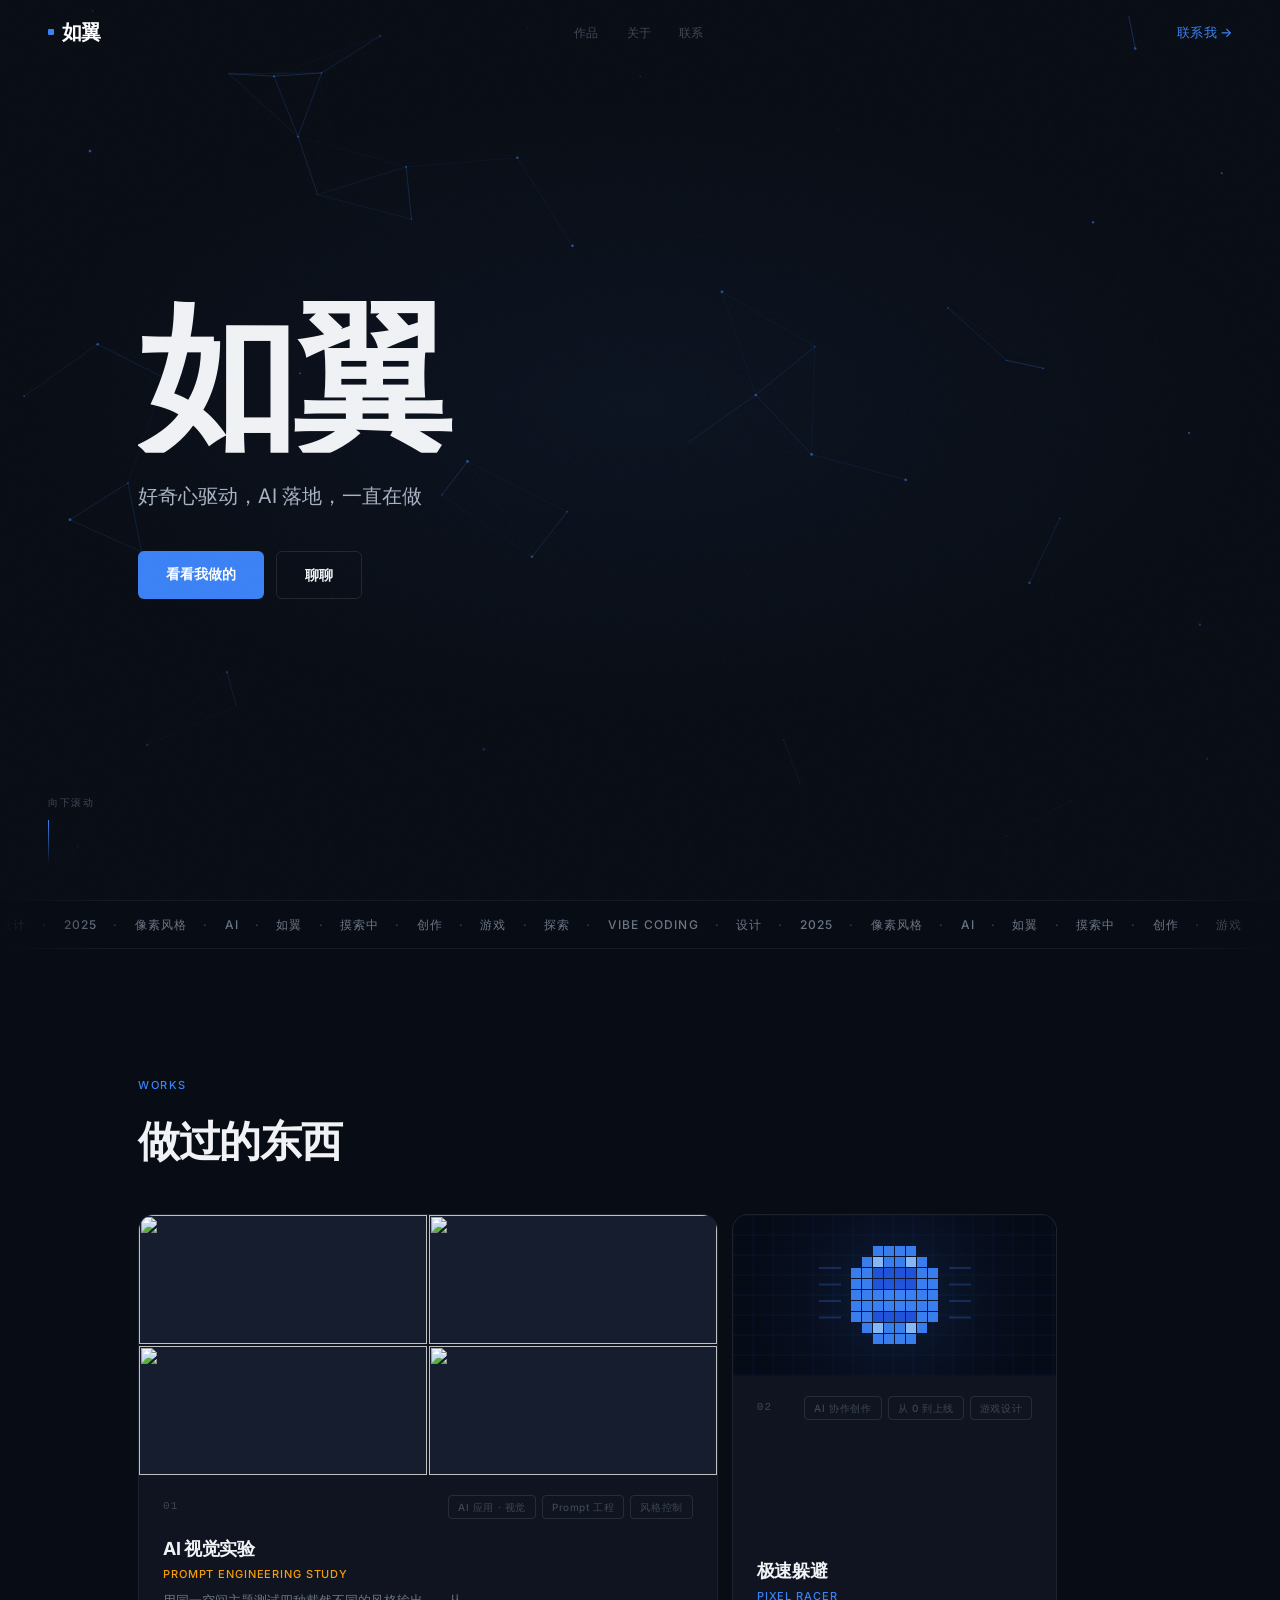
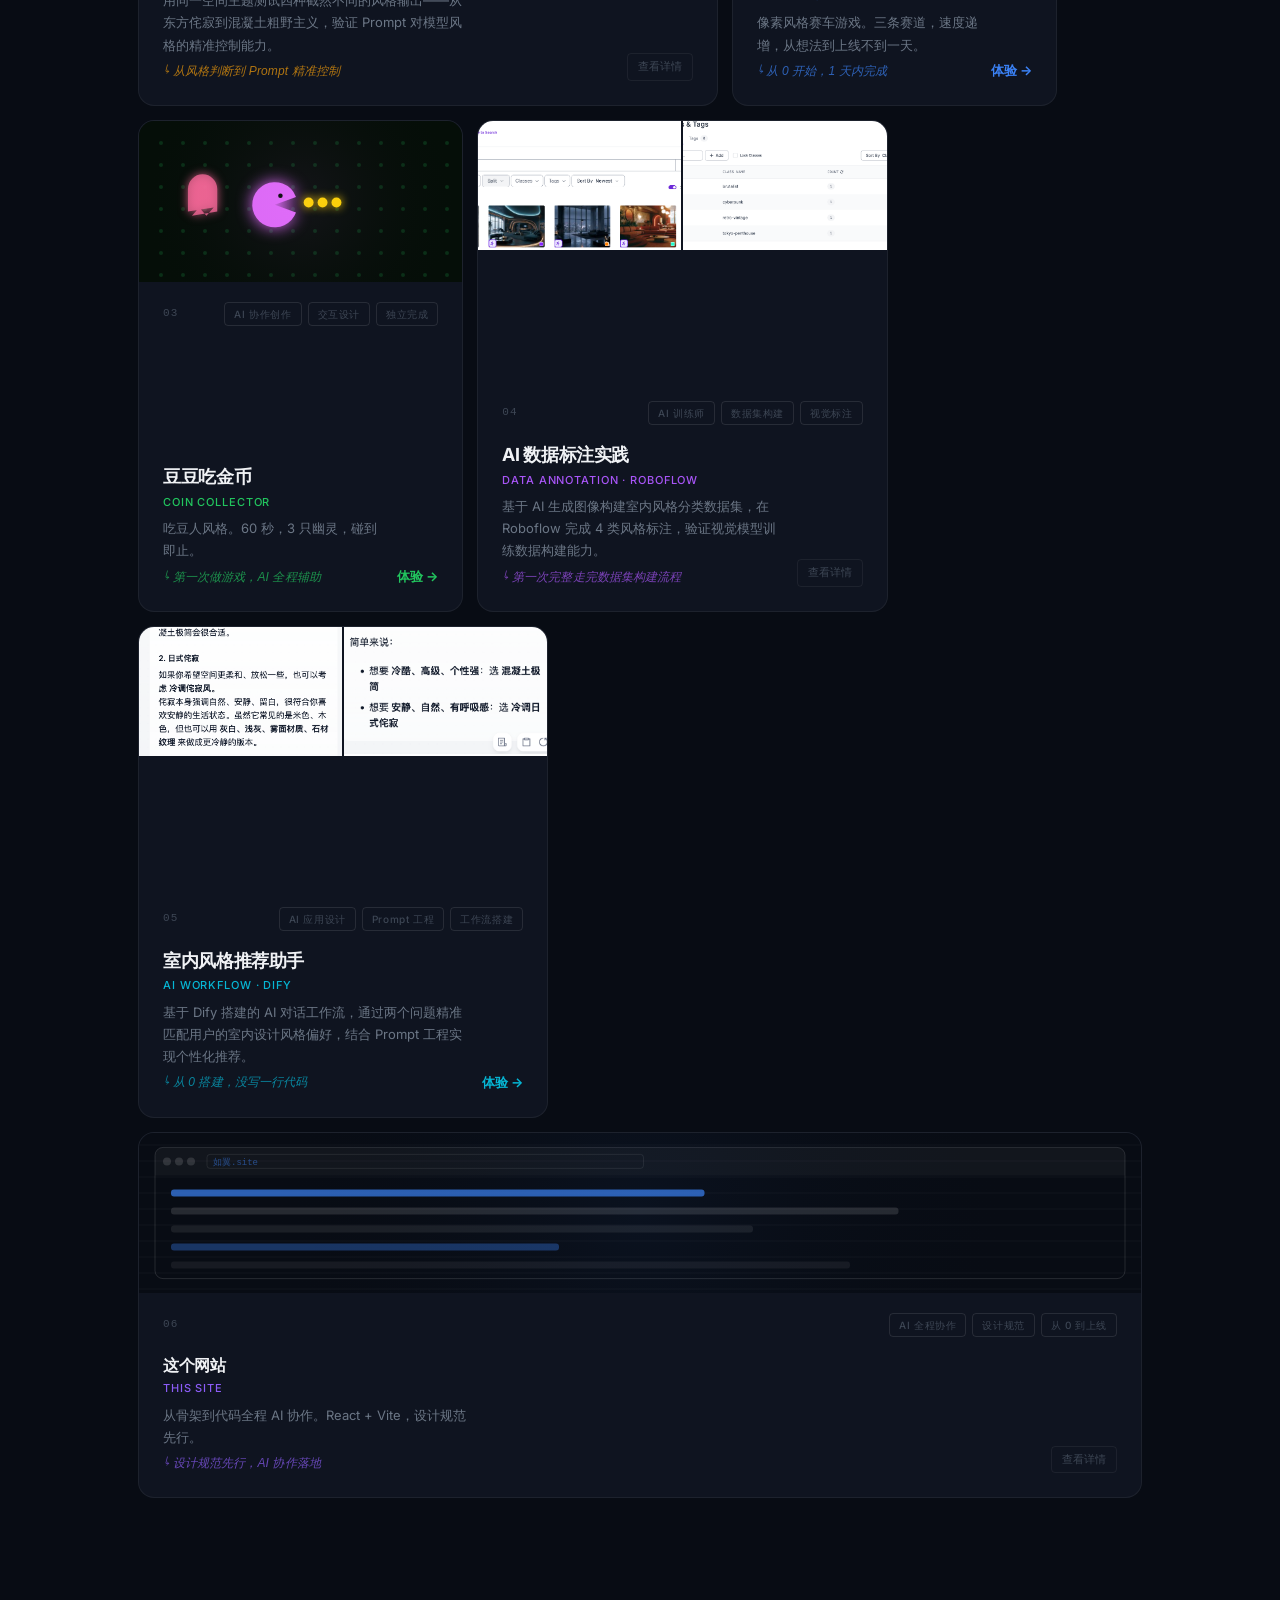
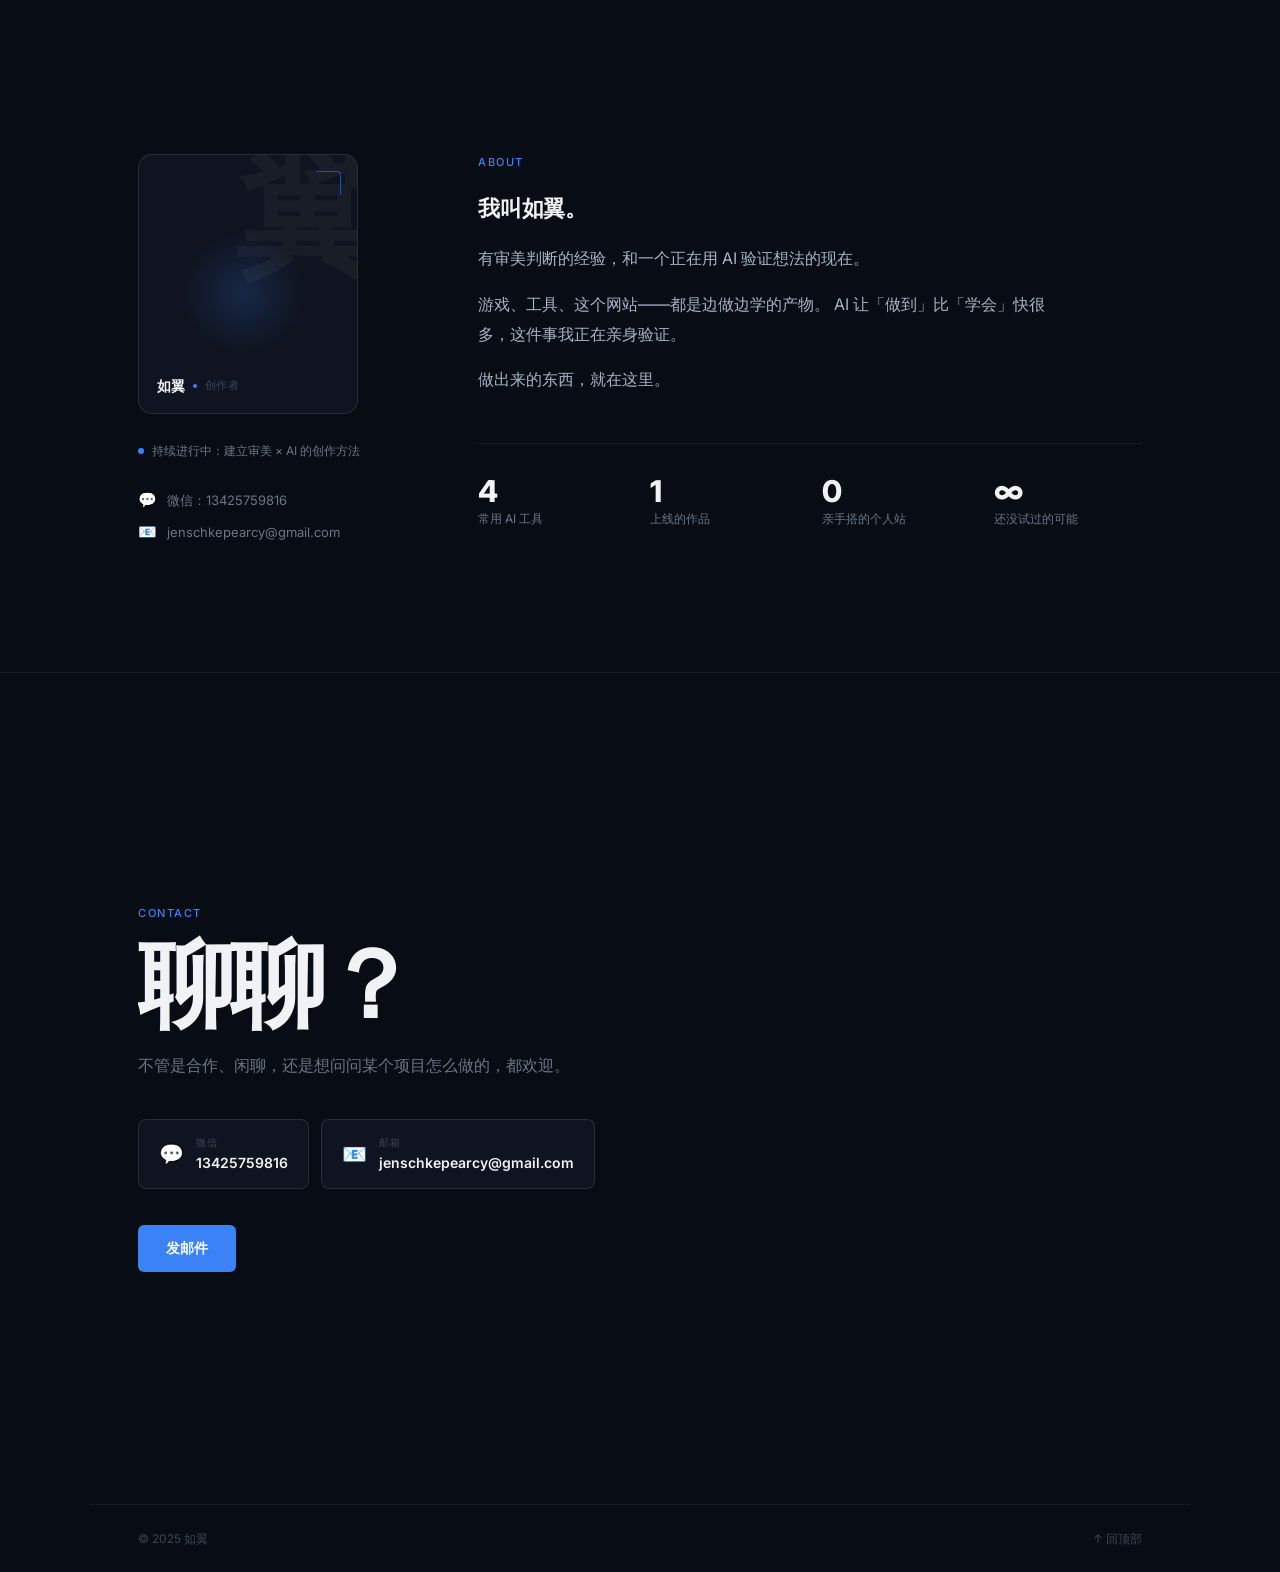
==== commit 81f122a3: "Update hero tagline, about status, project tags and process text" ====
--- a/index.html
+++ b/index.html
@@ -8,8 +8,8 @@
     <link rel="preconnect" href="https://fonts.googleapis.com" />
     <link rel="preconnect" href="https://fonts.gstatic.com" crossorigin />
     <link href="https://fonts.googleapis.com/css2?family=Inter:wght@300;400;500;600;700;800;900&display=swap" rel="stylesheet" />
-    <script type="module" crossorigin src="./assets/index-CPDHB0B_.js"></script>
-    <link rel="stylesheet" crossorigin href="./assets/index-Bgm8pTL_.css">
+    <script type="module" crossorigin src="./assets/index-CiI5IGn9.js"></script>
+    <link rel="stylesheet" crossorigin href="./assets/index-BgSZB0yb.css">
   </head>
   <body>
     <div id="root"></div>
--- a/assets/index-BgSZB0yb.css
+++ b/assets/index-BgSZB0yb.css
@@ -0,0 +1 @@
+.navbar{position:fixed;top:0;left:0;right:0;z-index:100;height:64px;display:flex;align-items:center;justify-content:space-between;padding:0 48px;transition:background .3s ease,border-color .3s ease,backdrop-filter .3s ease}.navbar--scrolled{background:#080c14e0;backdrop-filter:blur(20px);-webkit-backdrop-filter:blur(20px);border-bottom:1px solid rgba(255,255,255,.06)}.nav-logo{display:flex;align-items:center;gap:8px;font-size:20px;font-weight:900;letter-spacing:-.04em;color:#fff;text-decoration:none;line-height:1;transition:opacity .15s}.nav-logo:hover{opacity:.6}.nav-logo-mark{display:inline-block;width:6px;height:6px;border-radius:1px;background:var(--accent);flex-shrink:0;animation:markPulse 2.6s ease-in-out infinite}@keyframes markPulse{0%,to{transform:scale(1);opacity:1}50%{transform:scale(1.5);opacity:.5}}.nav-links{display:flex;gap:28px;list-style:none}.nav-links a{font-size:12px;font-weight:400;color:var(--text-faint);text-decoration:none;letter-spacing:.02em;transition:color .15s}.nav-links a:hover{color:#fff}.nav-cta{font-size:13px;font-weight:500;color:var(--accent);text-decoration:none;letter-spacing:.01em;transition:opacity .15s}.nav-cta:hover{opacity:.65}@media (max-width: 768px){.navbar{padding:0 20px}.nav-links{display:none}}.hero{position:relative;width:100%;min-height:100vh;display:flex;flex-direction:column;align-items:center;justify-content:center;overflow:hidden}.hero-canvas{position:absolute;top:0;right:0;bottom:0;left:0;width:100%;height:100%}.hero-overlay{position:absolute;top:0;right:0;bottom:0;left:0;background:radial-gradient(ellipse 70% 50% at 50% 45%,rgba(59,130,246,.05) 0%,transparent 70%),linear-gradient(to bottom,transparent 55%,var(--bg) 100%)}.hero-content{position:relative;z-index:2;text-align:left;max-width:1100px;width:100%;padding:0 48px}.hero-name{font-size:clamp(80px,16vw,160px);font-weight:800;line-height:.95;letter-spacing:-.04em;color:var(--text);margin-bottom:28px;overflow:hidden;animation:heroNameReveal .8s cubic-bezier(.16,1,.3,1) both}.hero-desc{font-size:clamp(16px,2vw,20px);color:var(--text-2);font-weight:400;line-height:1.5;margin-bottom:40px;max-width:420px;animation:heroFadeUp .6s cubic-bezier(.16,1,.3,1) .35s both}.hero-actions{display:flex;gap:12px;flex-wrap:wrap;animation:heroFadeUp .6s cubic-bezier(.16,1,.3,1) .55s both}@keyframes heroNameReveal{0%{clip-path:inset(0 0 100% 0)}to{clip-path:inset(0 0 0% 0)}}@keyframes heroFadeUp{0%{opacity:0;transform:translateY(18px)}to{opacity:1;transform:translateY(0)}}.hero-scroll{position:absolute;bottom:36px;left:48px;z-index:2;display:flex;flex-direction:column;align-items:flex-start;gap:10px;transition:opacity .5s var(--ease-out),transform .5s var(--ease-out)}.hero-scroll--hidden{opacity:0;transform:translateY(10px);pointer-events:none}.hero-scroll span{font-size:10px;letter-spacing:.16em;text-transform:uppercase;color:var(--text-faint)}.scroll-line{width:1px;height:44px;background:linear-gradient(to bottom,var(--accent),transparent);animation:scrollPulse 2.2s ease infinite}@keyframes scrollPulse{0%,to{opacity:.25}50%{opacity:.8}}@media (max-width: 768px){.hero-content{padding:0 20px;text-align:center}.hero-actions{justify-content:center}.hero-scroll{left:50%;transform:translate(-50%);align-items:center}.hero-scroll--hidden{transform:translate(-50%) translateY(10px)}}.marquee-wrap{width:100%;overflow:hidden;border-top:1px solid var(--border-subtle);border-bottom:1px solid var(--border-subtle);padding:14px 0;mask-image:linear-gradient(to right,transparent 0%,black 8%,black 92%,transparent 100%);-webkit-mask-image:linear-gradient(to right,transparent 0%,black 8%,black 92%,transparent 100%)}.marquee-track{display:flex;width:max-content;animation:marquee-scroll 32s linear infinite}.marquee-item{display:inline-flex;align-items:center;gap:16px;font-size:12px;font-weight:500;letter-spacing:.1em;text-transform:uppercase;color:var(--text-muted);white-space:nowrap;padding-right:16px}.marquee-dot{color:var(--accent);opacity:.5}@keyframes marquee-scroll{0%{transform:translate(0)}to{transform:translate(-50%)}}.marquee-wrap:hover .marquee-track{animation-duration:64s}.project-cover{display:block;width:100%;height:100%;border-radius:12px 12px 0 0}.projects-header{margin-bottom:40px}.projects-title{font-size:clamp(28px,4vw,42px);font-weight:700;letter-spacing:-.03em;color:var(--text);margin-top:10px}.bento-grid{display:grid;grid-template-columns:repeat(12,1fr);grid-template-rows:auto auto;gap:14px}.bento-card--wide{grid-column:span 7}.bento-card--narrow{grid-column:span 5}.bento-card--third{grid-column:span 4}.bento-card--full{grid-column:span 12}.bento-card{background:var(--bg-surface);border:1px solid var(--border-subtle);border-radius:16px;overflow:hidden;display:flex;flex-direction:column;transition:border-color .3s var(--ease-out),transform .35s var(--ease-out),box-shadow .35s var(--ease-out);cursor:default}.bento-card:hover{border-color:var(--p-accent, var(--accent));transform:translateY(-6px);box-shadow:0 20px 48px #00000059}.bento-cover{flex-shrink:0;overflow:hidden}.bento-cover .project-cover{transition:transform .45s var(--ease-out)}.bento-card:hover .bento-cover .project-cover{transform:scale(1.04)}.bento-info{transition:background .3s ease}.bento-card:hover .bento-info{background:#0f1420f5}.bento-card--wide .bento-cover,.bento-card--narrow .bento-cover{height:260px}.bento-card--full .bento-cover{height:160px}.bento-info{flex:1;display:flex;flex-direction:column;justify-content:space-between;padding:20px 24px 24px;gap:16px}.bento-top{display:flex;align-items:center;justify-content:space-between;gap:12px}.bento-num{font-size:11px;font-family:var(--font-mono);color:var(--text-faint);letter-spacing:.1em;font-weight:500}.bento-tags{display:flex;flex-wrap:wrap;gap:6px}.bento-tag{font-size:10px;font-weight:500;letter-spacing:.06em;padding:3px 9px;border-radius:4px;border:1px solid var(--border-default);color:var(--text-faint)}.bento-bottom{display:flex;align-items:flex-end;justify-content:space-between;gap:12px}.bento-title{font-size:18px;font-weight:700;letter-spacing:-.02em;color:var(--text);margin-bottom:2px}.bento-card--full .bento-title{font-size:16px}.bento-en{font-size:11px;letter-spacing:.08em;color:var(--p-accent, var(--accent));text-transform:uppercase;font-weight:500;margin-bottom:6px}.bento-desc{font-size:13px;color:var(--text-muted);line-height:1.7;max-width:38ch}.bento-process{font-size:12px;color:var(--p-accent, var(--accent));opacity:.7;margin-top:6px;letter-spacing:.01em;font-style:italic}.bento-link{font-size:13px;font-weight:700;color:var(--p-accent, var(--accent));text-decoration:none;white-space:nowrap;flex-shrink:0;transition:opacity var(--dur-fast)}.bento-link:hover{opacity:.7}.bento-soon{font-size:11px;color:var(--text-faint);border:1px solid var(--border-subtle);padding:4px 10px;border-radius:4px;white-space:nowrap;flex-shrink:0}.img-cover-grid{display:grid;grid-template-columns:1fr 1fr;grid-template-rows:1fr 1fr;width:100%;height:100%;gap:2px}.img-cover-cell{overflow:hidden;background:var(--bg-elevated);position:relative;cursor:zoom-in}.img-cover-cell img{width:100%;height:100%;object-fit:cover;display:block;transition:transform .45s var(--ease-out)}.bento-card:hover .img-cover-cell img{transform:scale(1.06)}.img-cover-hint{position:absolute;top:0;right:0;bottom:0;left:0;display:flex;align-items:center;justify-content:center;font-size:18px;opacity:0;background:#00000047;transition:opacity .2s}.img-cover-cell:hover .img-cover-hint{opacity:1}.lightbox-overlay{position:fixed;top:0;right:0;bottom:0;left:0;z-index:9000;background:#04060ef2;display:flex;align-items:center;justify-content:center;animation:lbFadeIn .2s ease both;cursor:zoom-out}@keyframes lbFadeIn{0%{opacity:0}to{opacity:1}}.lightbox-box{position:relative;max-width:90vw;max-height:90vh;cursor:default;animation:lbScaleIn .25s cubic-bezier(.16,1,.3,1) both}@keyframes lbScaleIn{0%{opacity:0;transform:scale(.92)}to{opacity:1;transform:scale(1)}}.lightbox-img{display:block;max-width:90vw;max-height:86vh;width:auto;height:auto;border-radius:10px;object-fit:contain;box-shadow:0 32px 80px #0009}.lightbox-close{position:absolute;top:-14px;right:-14px;width:36px;height:36px;border-radius:50%;background:#ffffff1f;border:1px solid rgba(255,255,255,.2);color:#fff;font-size:14px;cursor:pointer;display:flex;align-items:center;justify-content:center;transition:background .15s;-webkit-backdrop-filter:blur(8px);backdrop-filter:blur(8px)}.lightbox-close:hover{background:#ffffff38}.lightbox-arrow{position:absolute;top:50%;transform:translateY(-50%);width:44px;height:44px;border-radius:50%;background:#ffffff1a;border:1px solid rgba(255,255,255,.15);color:#fff;font-size:24px;cursor:pointer;display:flex;align-items:center;justify-content:center;transition:background .15s,transform .15s;-webkit-backdrop-filter:blur(8px);backdrop-filter:blur(8px)}.lightbox-arrow:hover{background:#fff3}.lightbox-arrow--left{left:-56px}.lightbox-arrow--right{right:-56px}.lightbox-arrow--left:hover{transform:translateY(-50%) translate(-2px)}.lightbox-arrow--right:hover{transform:translateY(-50%) translate(2px)}.lightbox-dots{position:absolute;bottom:-28px;left:50%;transform:translate(-50%);display:flex;gap:8px}.lightbox-dot{width:6px;height:6px;border-radius:50%;background:#ffffff40;transition:background .2s,transform .2s}.lightbox-dot--active{background:#fff;transform:scale(1.3)}@media (max-width: 768px){.bento-grid{grid-template-columns:1fr;gap:12px}.bento-card--wide,.bento-card--narrow,.bento-card--third,.bento-card--full{grid-column:1}.bento-card--wide .bento-cover,.bento-card--narrow .bento-cover,.bento-card--third .bento-cover{height:200px}.bento-card--full .bento-cover{height:140px}}.about-inner{display:grid;grid-template-columns:260px 1fr;gap:80px;align-items:start}.about-left{display:flex;flex-direction:column;gap:28px}.avatar-art{position:relative;width:220px;height:260px;border-radius:14px;background:var(--bg-surface);border:1px solid var(--border-default);overflow:hidden;display:flex;align-items:flex-end;padding:16px 18px}.avatar-art-bg-char{position:absolute;top:-16px;right:-10px;font-size:140px;font-weight:900;color:#ffffff0a;line-height:1;-webkit-user-select:none;user-select:none;letter-spacing:-.06em}.avatar-art-glow{position:absolute;width:120px;height:120px;border-radius:50%;background:radial-gradient(circle,rgba(59,130,246,.18) 0%,transparent 70%);top:30%;left:20%;pointer-events:none}.avatar-art-corner{position:absolute;top:16px;right:16px;width:24px;height:24px;border-top:1.5px solid var(--accent);border-right:1.5px solid var(--accent);border-radius:0 4px 0 0;opacity:.5}.avatar-art-foot{position:relative;z-index:2;display:flex;align-items:center;gap:8px}.avatar-art-name{font-size:14px;font-weight:700;color:var(--text);letter-spacing:-.01em}.avatar-art-dot{width:4px;height:4px;border-radius:50%;background:var(--accent);flex-shrink:0}.avatar-art-role{font-size:11px;color:var(--text-faint);letter-spacing:.06em;text-transform:uppercase;font-weight:500}.about-status{display:flex;align-items:center;gap:8px;font-size:12px;color:var(--text-muted);line-height:1.5}.status-dot{width:6px;height:6px;border-radius:50%;background:var(--accent);flex-shrink:0;animation:statusPulse 2.4s ease-in-out infinite}@keyframes statusPulse{0%,to{opacity:1;transform:scale(1)}50%{opacity:.4;transform:scale(.75)}}.about-contact-list{display:flex;flex-direction:column;gap:8px}.contact-row{display:flex;align-items:center;gap:10px;font-size:13px;color:var(--text-muted);line-height:1.6}.contact-icon{font-size:15px;flex-shrink:0}.about-bio{display:flex;flex-direction:column;gap:16px;margin-top:16px;margin-bottom:48px}.about-bio p{font-size:16px;color:var(--text-2);line-height:1.85;max-width:58ch}.bio-lead{font-size:22px!important;font-weight:600;color:var(--text)!important;letter-spacing:-.01em}.about-stats{display:grid;grid-template-columns:repeat(4,1fr);gap:24px;padding-top:32px;border-top:1px solid var(--border-subtle)}.stat-item{display:flex;flex-direction:column;gap:5px}.stat-num{font-size:30px;font-weight:800;letter-spacing:-.04em;color:var(--text);line-height:1}.stat-label{font-size:12px;color:var(--text-muted);line-height:1.4}@media (max-width: 900px){.about-inner{grid-template-columns:1fr;gap:40px}.about-stats{grid-template-columns:repeat(2,1fr)}}.contact{min-height:100vh;display:flex;flex-direction:column;border-top:1px solid var(--border-subtle)}.contact-inner{flex:1;display:flex;flex-direction:column;justify-content:center;max-width:1100px;width:100%;margin:0 auto;padding:var(--space-32) var(--space-12)}.contact-label{color:var(--text-faint);margin-bottom:20px}.contact-title{font-size:clamp(48px,8vw,96px);font-weight:800;letter-spacing:-.04em;color:var(--text);line-height:1;margin-bottom:20px;overflow:hidden}.contact-char{display:inline-block;opacity:0;transform:translateY(32px);animation:charReveal .55s cubic-bezier(.16,1,.3,1) forwards;animation-play-state:paused}.chars-go .contact-char{animation-play-state:running}@keyframes charReveal{to{opacity:1;transform:translateY(0)}}.footer-top{transition:color var(--dur-fast),transform var(--dur-fast);display:inline-block}.footer-top:hover{color:var(--text);transform:translateY(-2px)}.contact-desc{font-size:16px;color:var(--text-muted);line-height:1.75;max-width:440px;margin-bottom:40px}.contact-methods{display:flex;gap:12px;flex-wrap:wrap;margin-bottom:36px}.contact-card{display:flex;align-items:center;gap:12px;padding:14px 20px;border:1px solid var(--border-default);border-radius:8px;font-size:20px;background:var(--bg-surface)}.cm-label{font-size:10px;letter-spacing:.1em;text-transform:uppercase;color:var(--text-faint);margin-bottom:2px}.cm-val{font-size:14px;font-weight:600;color:var(--text)}.contact-cta{align-self:flex-start}.site-footer{max-width:1100px;width:100%;margin:0 auto;padding:24px var(--space-12);border-top:1px solid var(--border-subtle);display:flex;justify-content:space-between;align-items:center;font-size:12px;color:var(--text-faint)}.site-footer a{color:var(--text-faint);text-decoration:none;transition:color var(--dur-fast)}.site-footer a:hover{color:var(--text)}@media (max-width: 768px){.contact-inner{padding:var(--space-20) var(--space-5)}.site-footer{padding:20px var(--space-5)}}*,*:before,*:after{box-sizing:border-box;margin:0;padding:0}:root{--bg: #080C14;--bg-surface: #0F1420;--bg-elevated: #161D2E;--bg-overlay: rgba(8,12,20,.85);--text: #F0F2F5;--text-2: #A8B3C4;--text-muted: #6B7685;--text-faint: #3D4654;--accent: #3B82F6;--accent-hover: #60A5FA;--accent-muted: rgba(59,130,246,.1);--accent-border: rgba(59,130,246,.25);--border-subtle: rgba(255,255,255,.06);--border-default: rgba(255,255,255,.1);--border-strong: rgba(255,255,255,.18);--ease-out: cubic-bezier(.16, 1, .3, 1);--ease-inout: cubic-bezier(.45, 0, .55, 1);--dur-fast: .12s;--dur-base: .22s;--dur-slow: .38s;--space-1: 4px;--space-2: 8px;--space-3: 12px;--space-4: 16px;--space-5: 20px;--space-6: 24px;--space-8: 32px;--space-10: 40px;--space-12: 48px;--space-16: 64px;--space-20: 80px;--space-24: 96px;--space-32: 128px;--font: "Geist", "Inter", "PingFang SC", "Source Han Sans SC", -apple-system, sans-serif;--font-mono: "JetBrains Mono", "Fira Code", monospace}html{scroll-behavior:smooth}body{background:var(--bg);color:var(--text);font-family:var(--font);line-height:1.6;-webkit-font-smoothing:antialiased;overflow-x:hidden}::-webkit-scrollbar{width:5px}::-webkit-scrollbar-track{background:var(--bg)}::-webkit-scrollbar-thumb{background:var(--bg-elevated);border-radius:99px}::-webkit-scrollbar-thumb:hover{background:var(--accent)}::selection{background:var(--accent-muted);color:var(--text)}body:after{content:"";position:fixed;top:0;right:0;bottom:0;left:0;z-index:9999;pointer-events:none;opacity:.032;background-image:url("data:image/svg+xml,%3Csvg viewBox='0 0 256 256' xmlns='http://www.w3.org/2000/svg'%3E%3Cfilter id='n'%3E%3CfeTurbulence type='fractalNoise' baseFrequency='0.85' numOctaves='4' stitchTiles='stitch'/%3E%3C/filter%3E%3Crect width='100%25' height='100%25' filter='url(%23n)'/%3E%3C/svg%3E");background-repeat:repeat;background-size:180px 180px}.section-inner{max-width:1100px;margin:0 auto;padding:var(--space-32) var(--space-12)}.sec-label{display:block;font-size:11px;letter-spacing:.14em;text-transform:uppercase;color:var(--accent);margin-bottom:var(--space-3);font-weight:500}.btn-primary{display:inline-block;padding:12px 28px;border-radius:6px;background:var(--accent);color:#fff;font-size:14px;font-weight:600;text-decoration:none;transition:opacity var(--dur-fast),transform var(--dur-fast)}.btn-primary:hover{opacity:.88;transform:translateY(-1px)}.btn-ghost{display:inline-block;padding:12px 28px;border-radius:6px;border:1px solid var(--border-default);color:var(--text);font-size:14px;font-weight:600;text-decoration:none;transition:border-color var(--dur-fast),color var(--dur-fast),background var(--dur-fast)}.btn-ghost:hover{border-color:var(--accent);color:var(--accent);background:var(--accent-muted)}.fade-up{opacity:0;transform:translateY(28px);transition:opacity .6s var(--ease-out),transform .6s var(--ease-out)}.fade-up.visible{opacity:1;transform:translateY(0)}.btn-primary{position:relative;overflow:hidden}.btn-primary:after{content:"";position:absolute;top:0;left:-80%;width:55%;height:100%;background:linear-gradient(90deg,transparent,rgba(255,255,255,.18),transparent);transform:skew(-18deg);transition:left 0s;pointer-events:none}.btn-primary:hover:after{left:150%;transition:left .45s ease}@media (prefers-reduced-motion: reduce){*,*:before,*:after{animation-duration:.01ms!important;animation-iteration-count:1!important;transition-duration:.01ms!important;transition-delay:0ms!important}.fade-up{opacity:1;transform:none}}
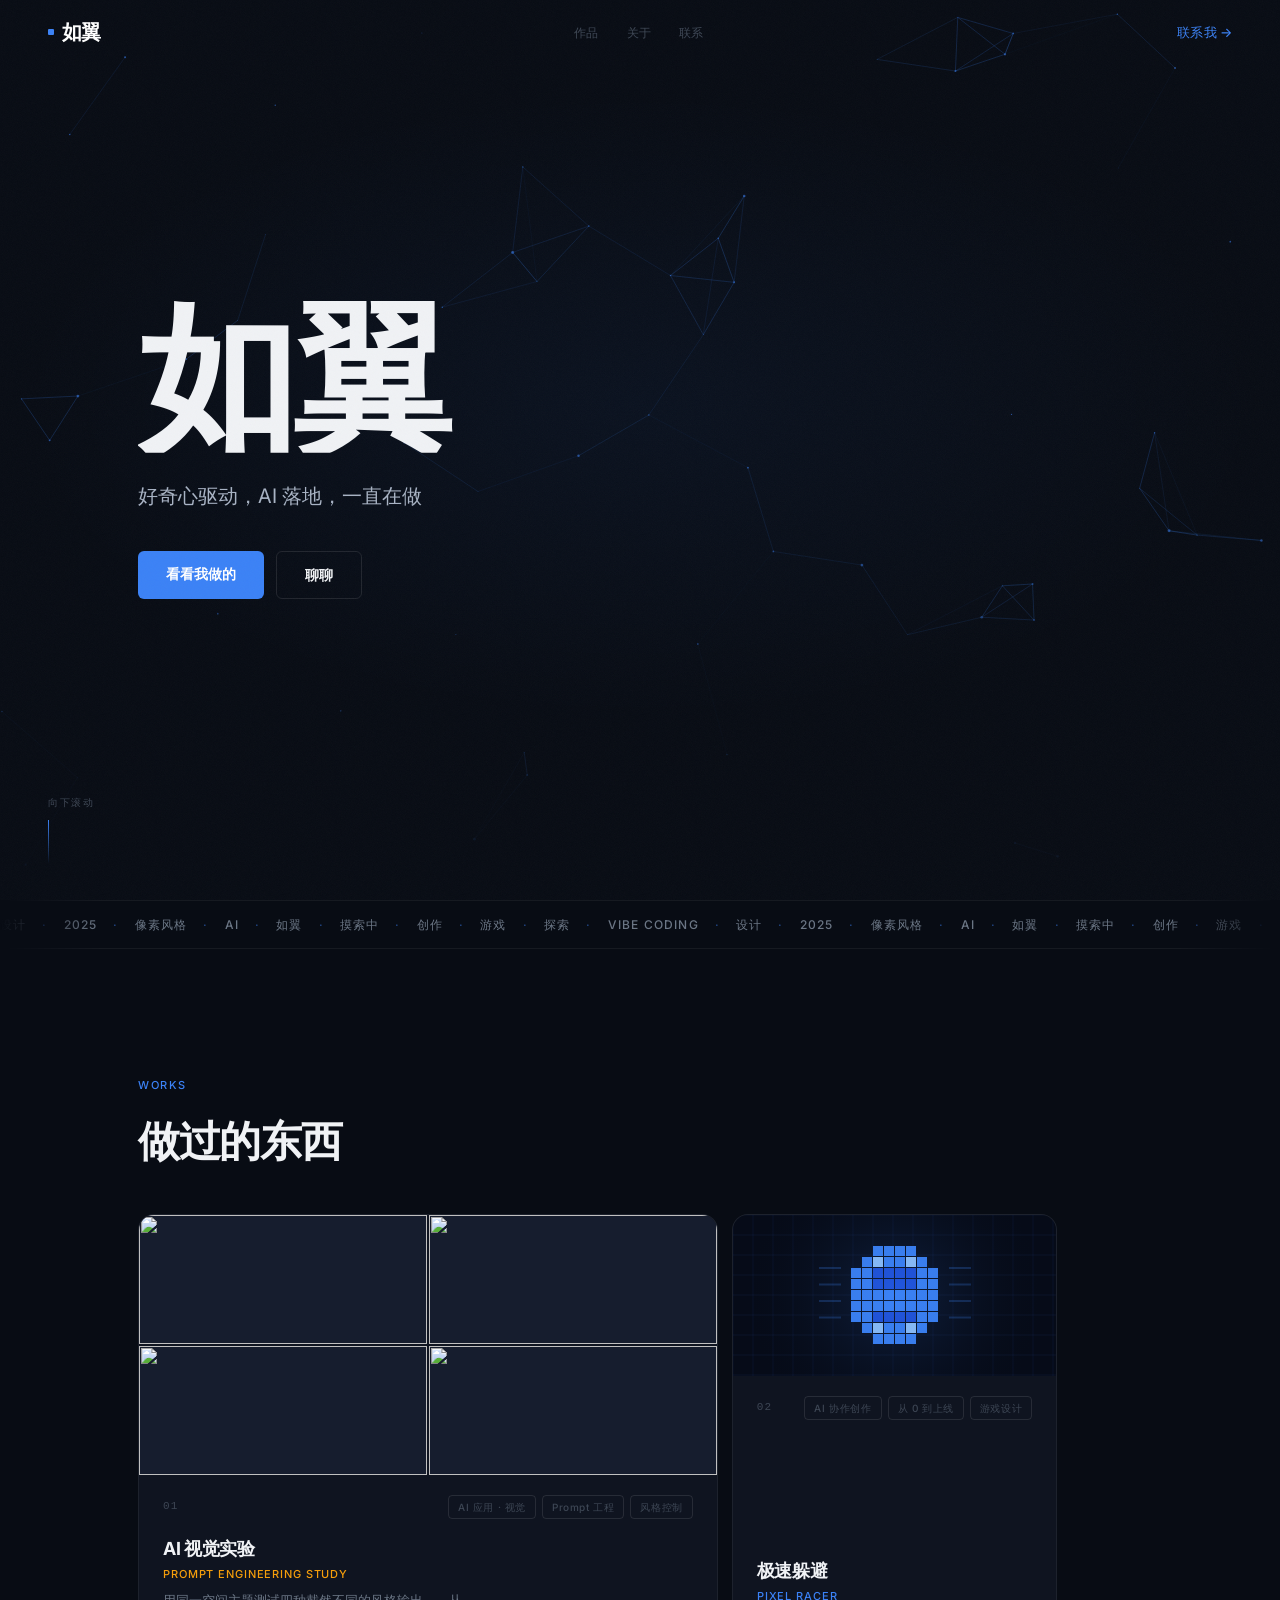
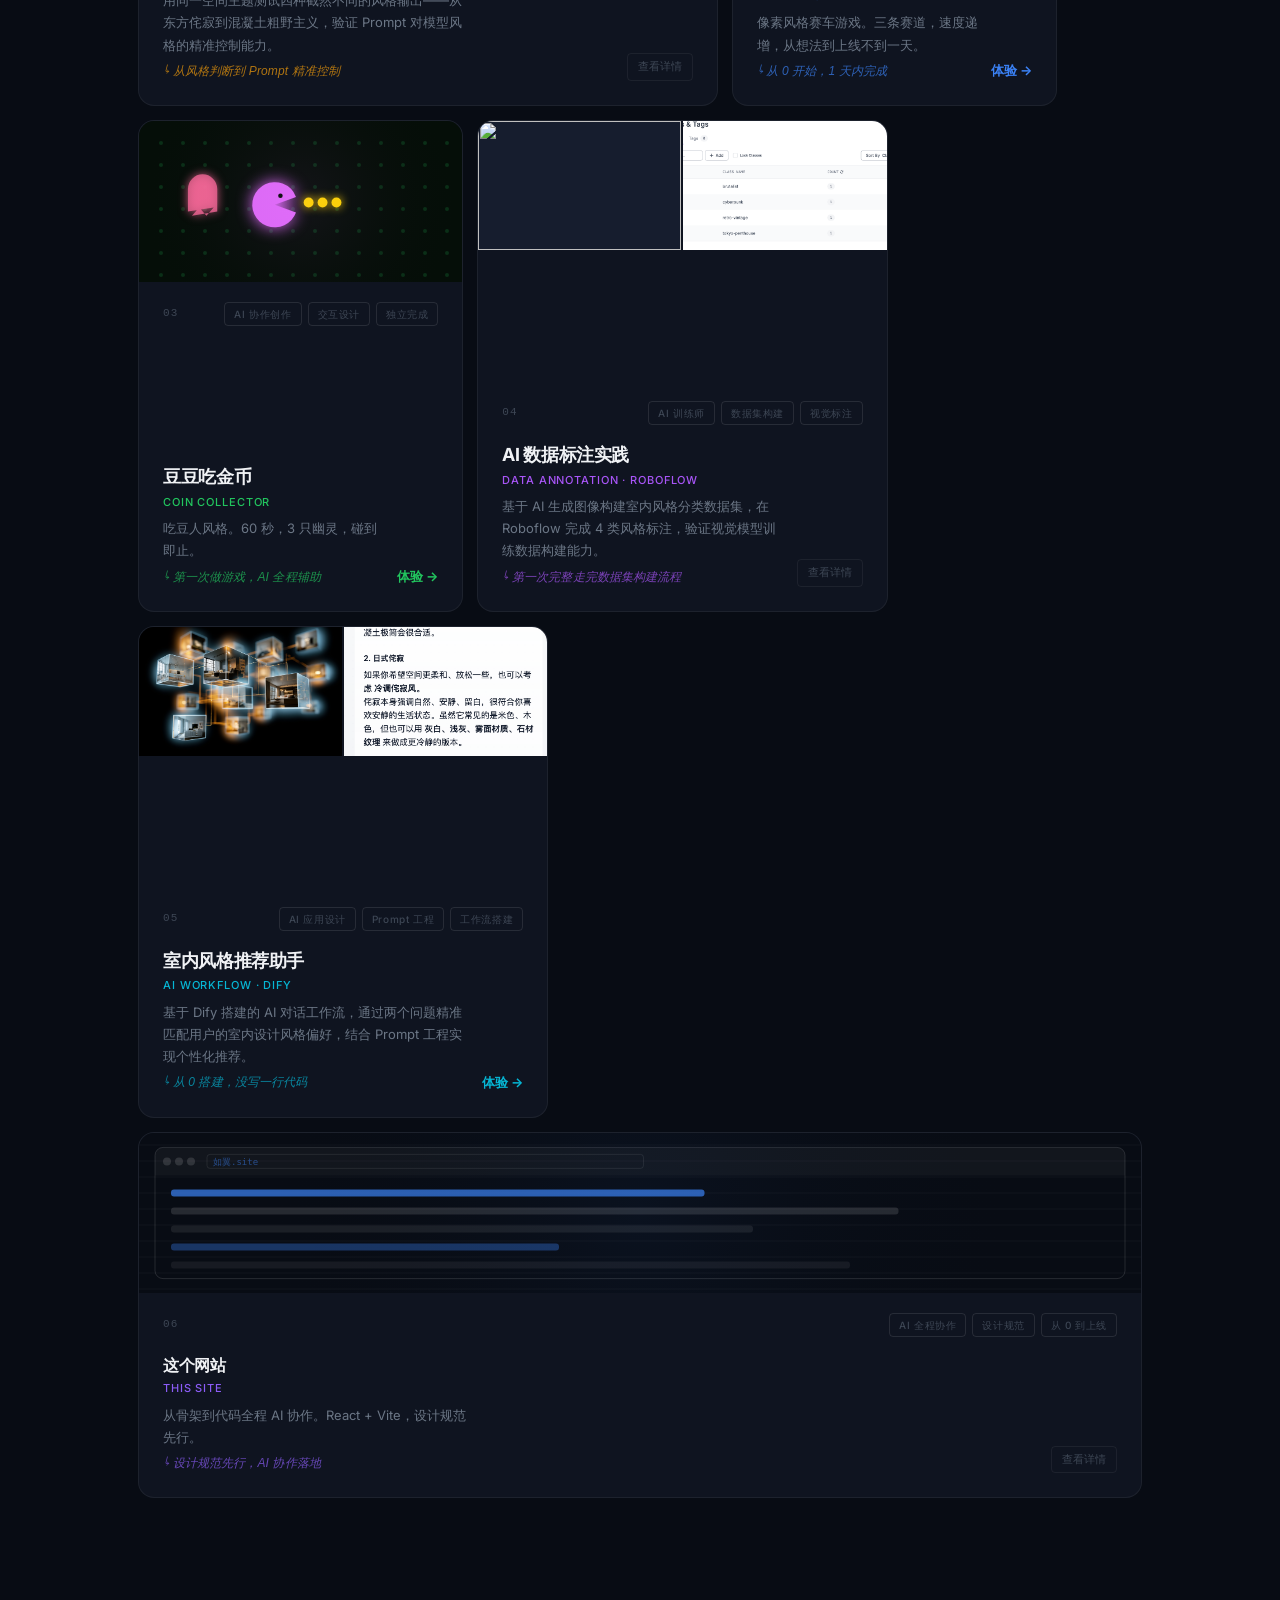
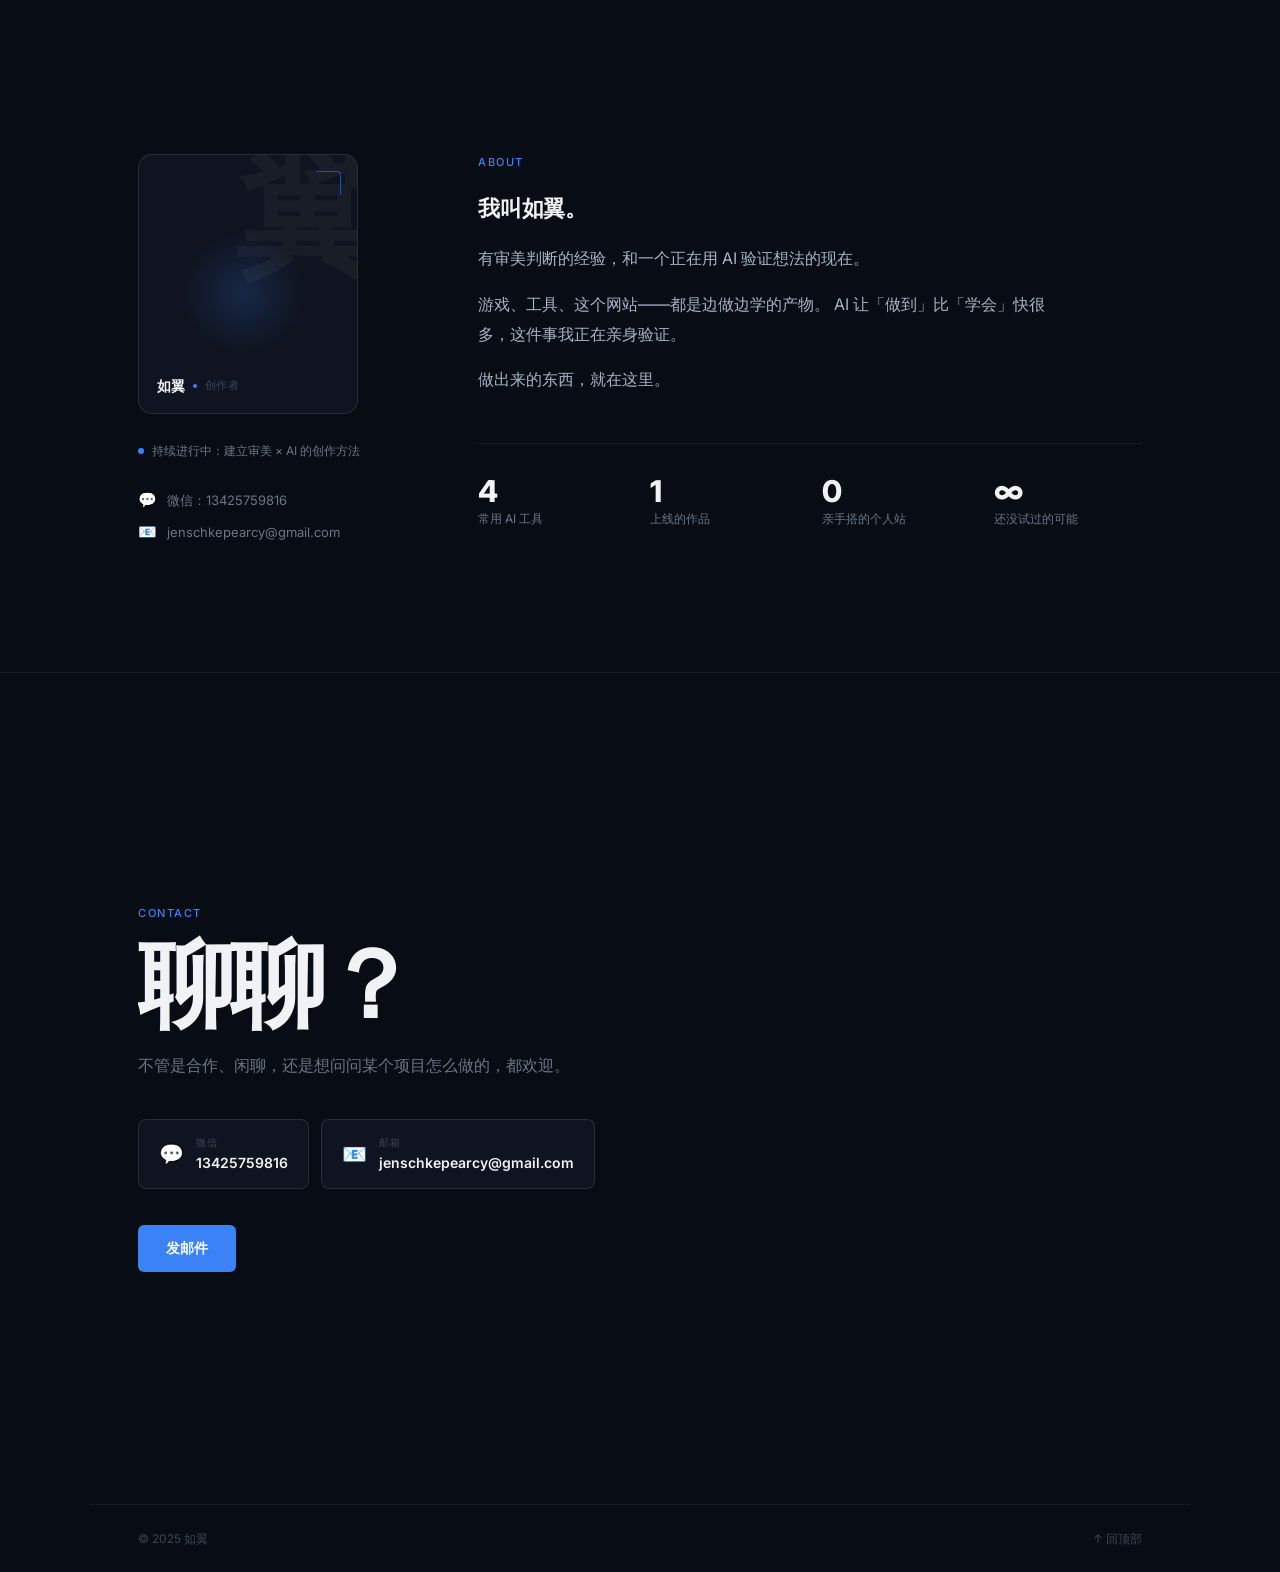
==== commit 2c285a33: "Replace project covers with premium Midjourney visuals" ====
--- a/index.html
+++ b/index.html
@@ -8,7 +8,7 @@
     <link rel="preconnect" href="https://fonts.googleapis.com" />
     <link rel="preconnect" href="https://fonts.gstatic.com" crossorigin />
     <link href="https://fonts.googleapis.com/css2?family=Inter:wght@300;400;500;600;700;800;900&display=swap" rel="stylesheet" />
-    <script type="module" crossorigin src="./assets/index-CiI5IGn9.js"></script>
+    <script type="module" crossorigin src="./assets/index-DC_Mt-6j.js"></script>
     <link rel="stylesheet" crossorigin href="./assets/index-BgSZB0yb.css">
   </head>
   <body>
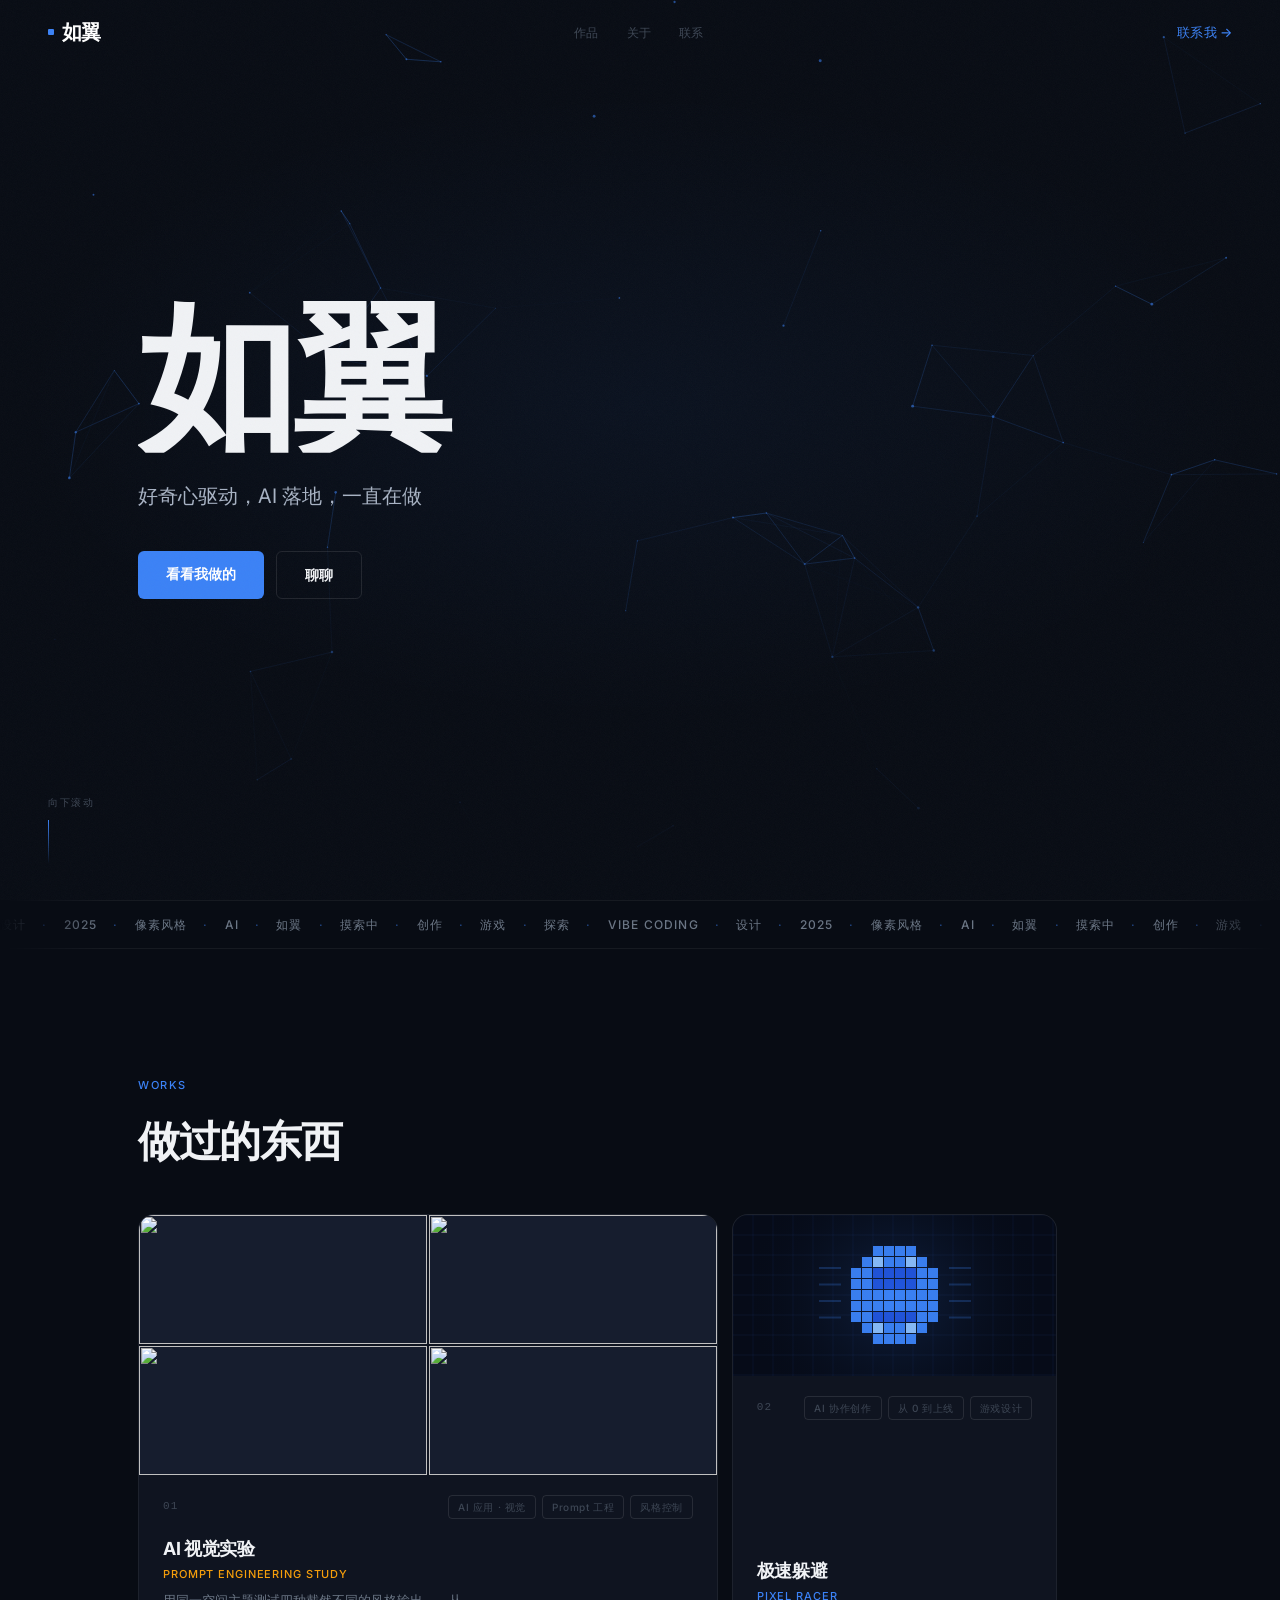
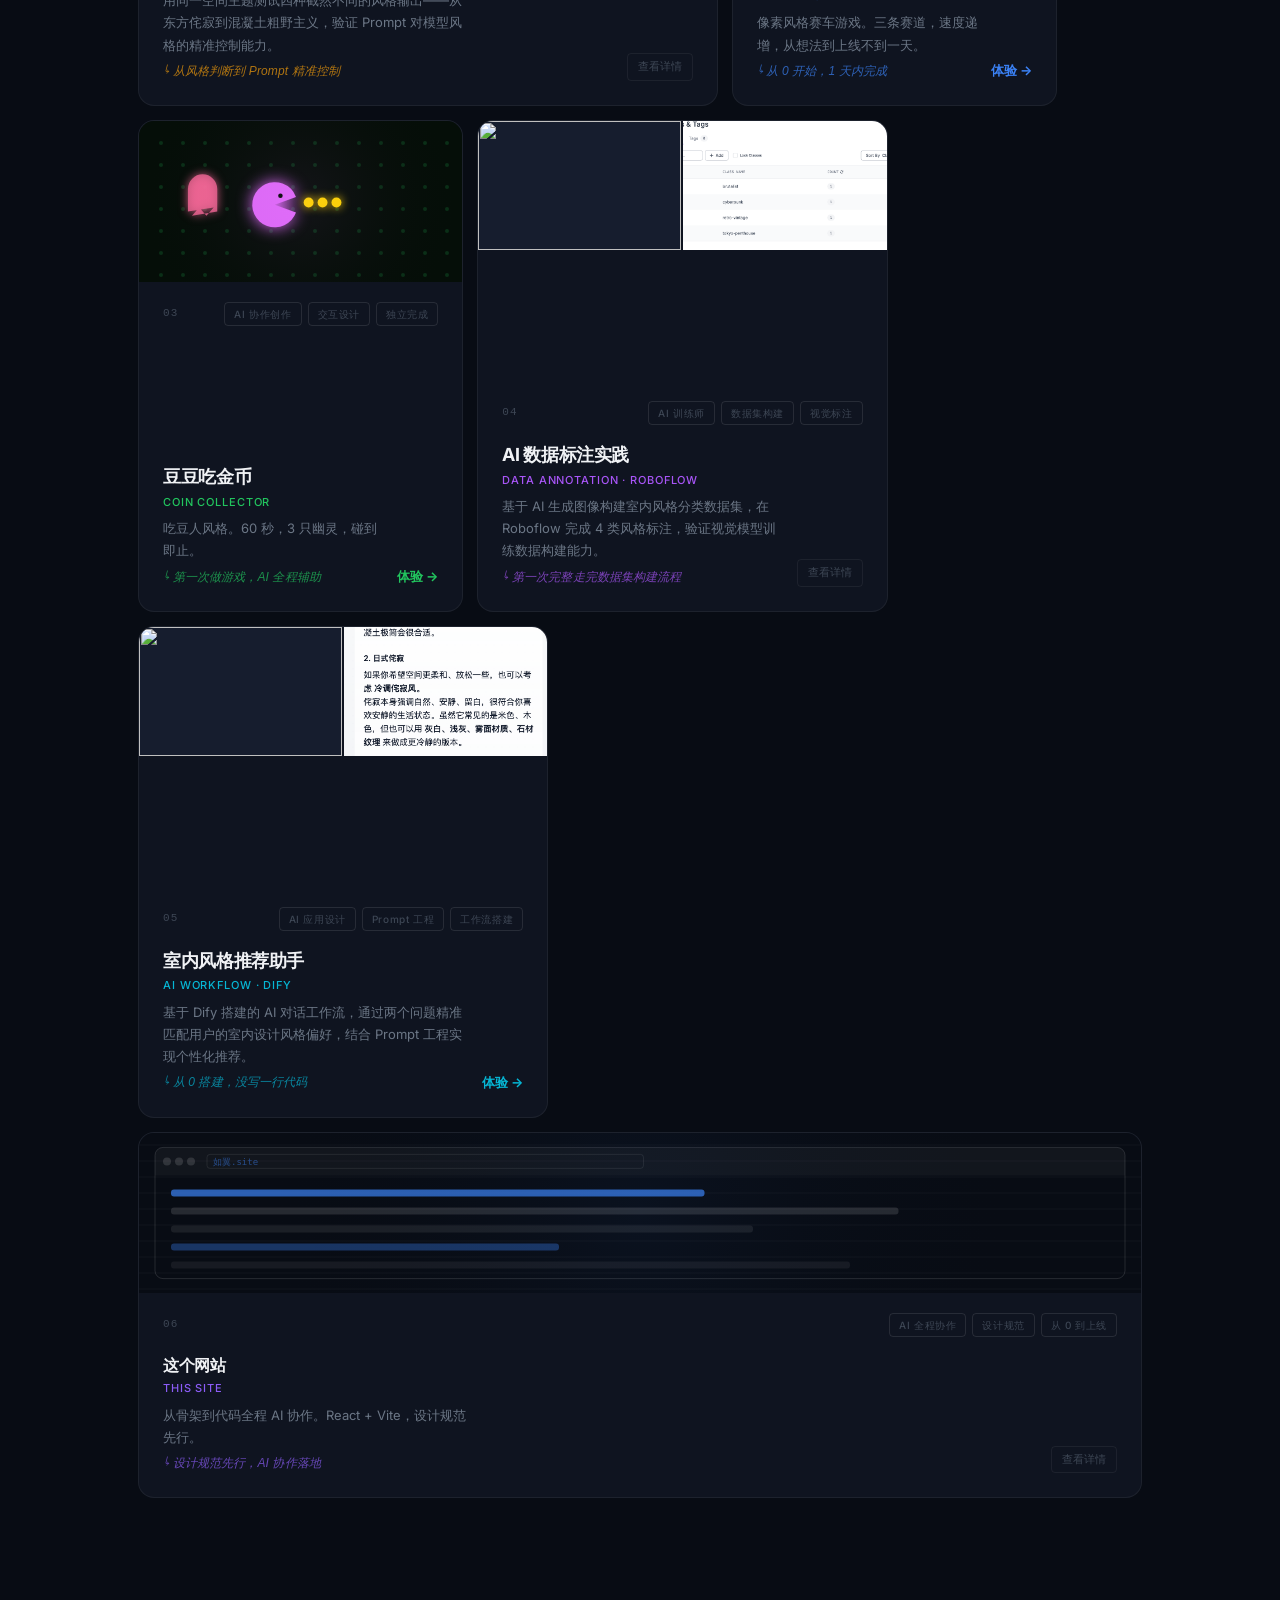
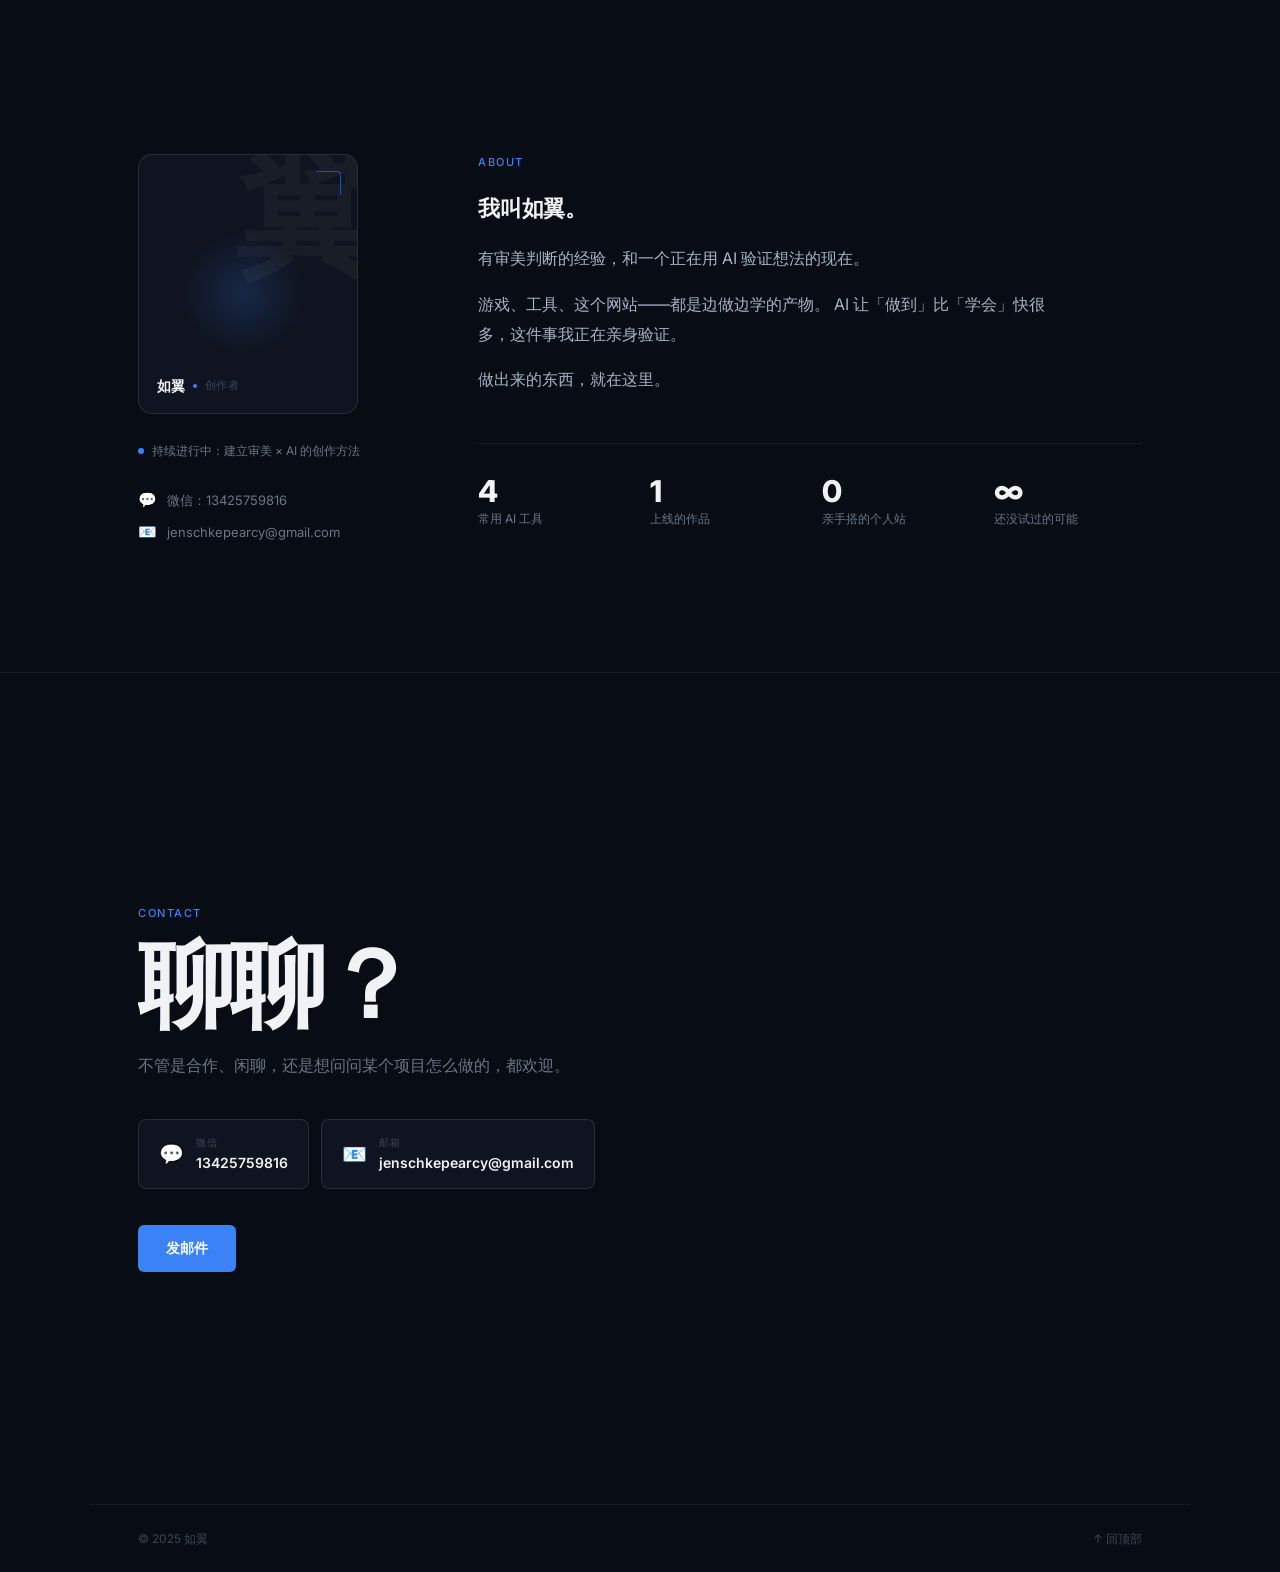
==== commit 8705a935: "Fix game links path from ../ to ./" ====
--- a/index.html
+++ b/index.html
@@ -8,7 +8,7 @@
     <link rel="preconnect" href="https://fonts.googleapis.com" />
     <link rel="preconnect" href="https://fonts.gstatic.com" crossorigin />
     <link href="https://fonts.googleapis.com/css2?family=Inter:wght@300;400;500;600;700;800;900&display=swap" rel="stylesheet" />
-    <script type="module" crossorigin src="./assets/index-DC_Mt-6j.js"></script>
+    <script type="module" crossorigin src="./assets/index-DRVDjosN.js"></script>
     <link rel="stylesheet" crossorigin href="./assets/index-BgSZB0yb.css">
   </head>
   <body>
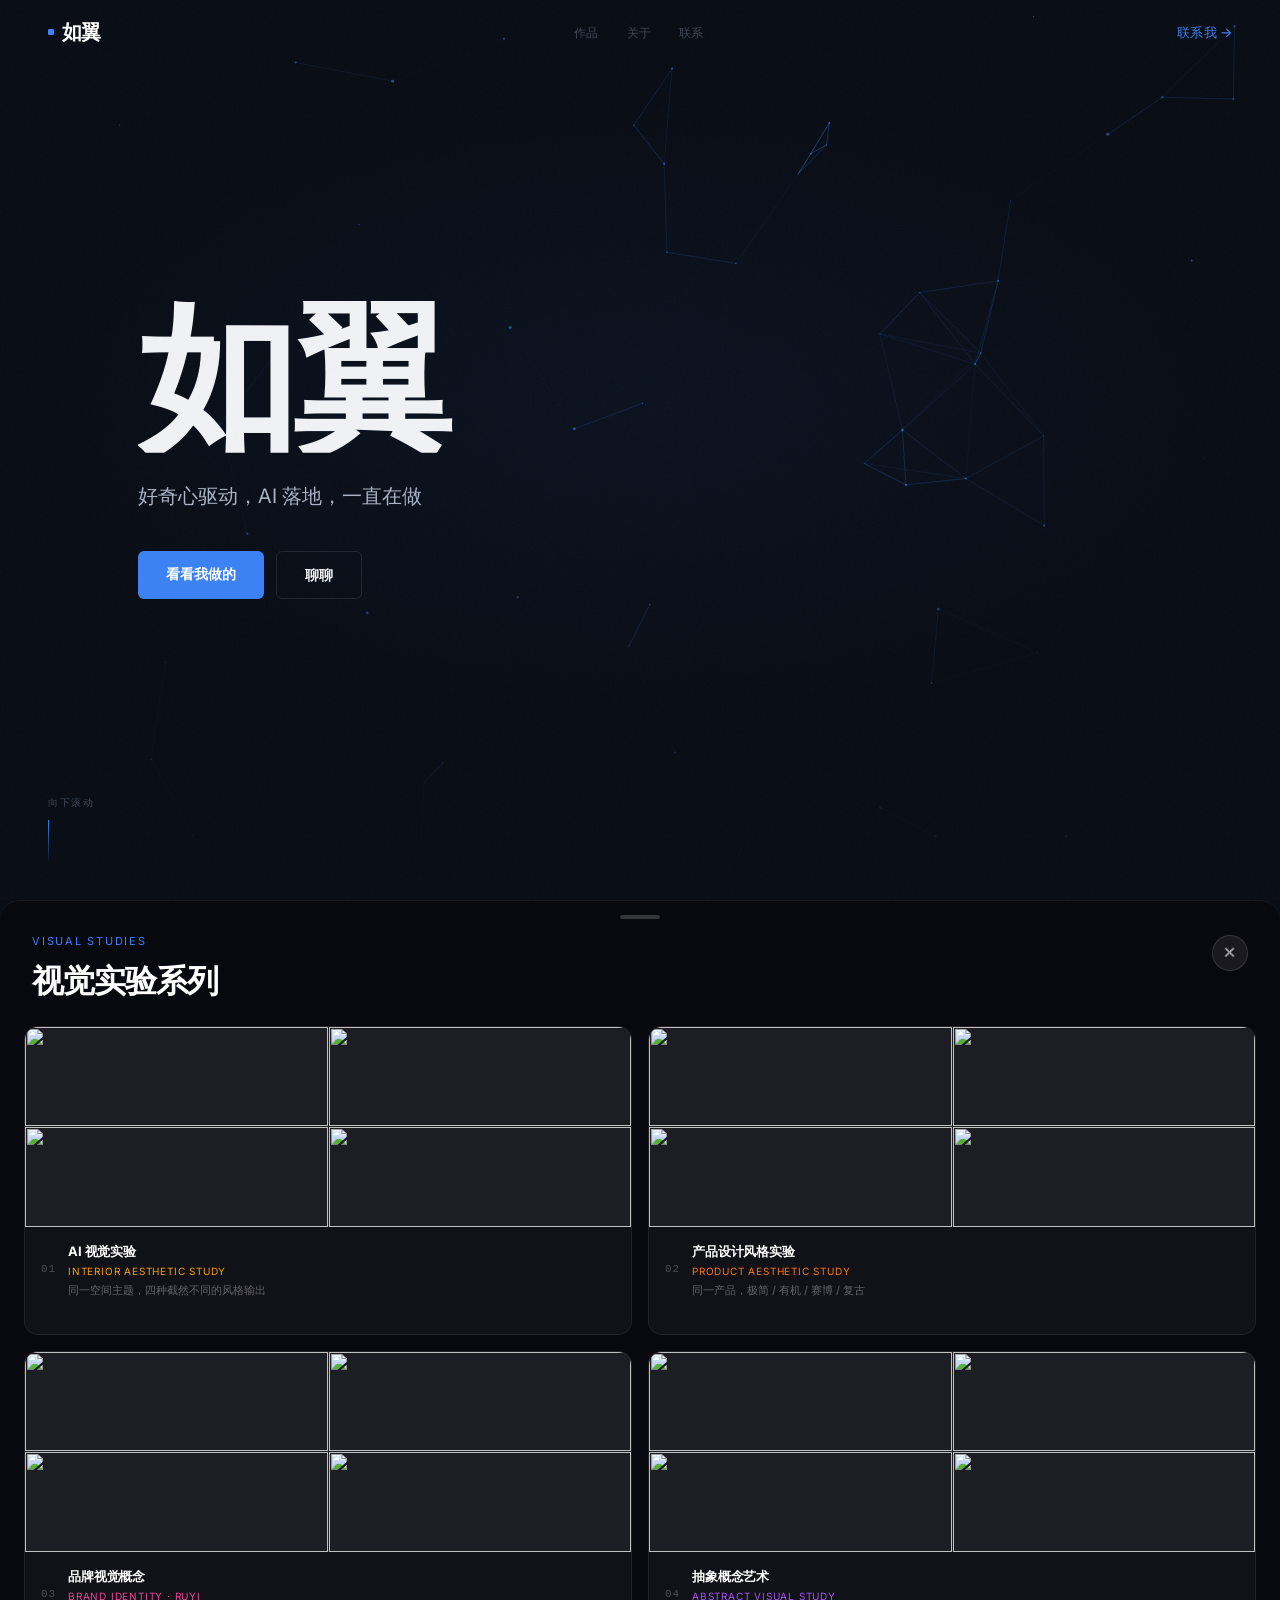
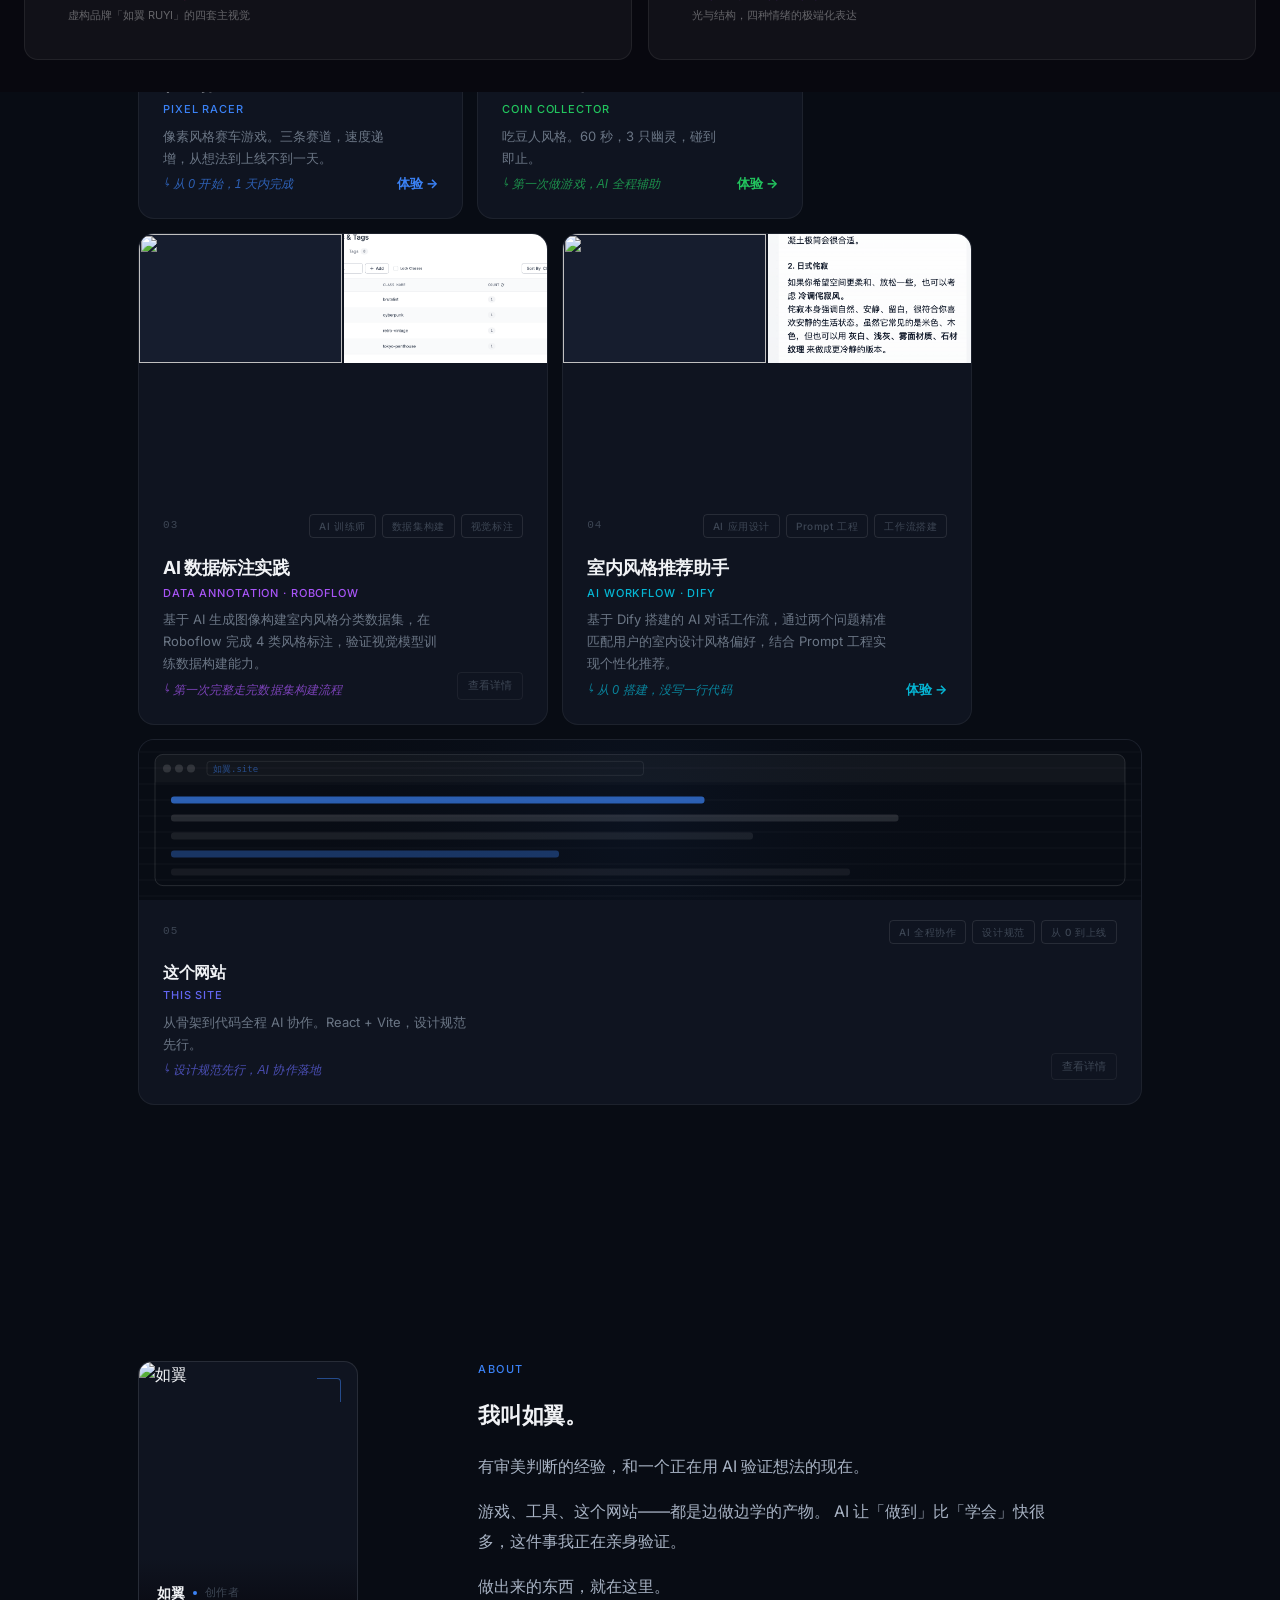
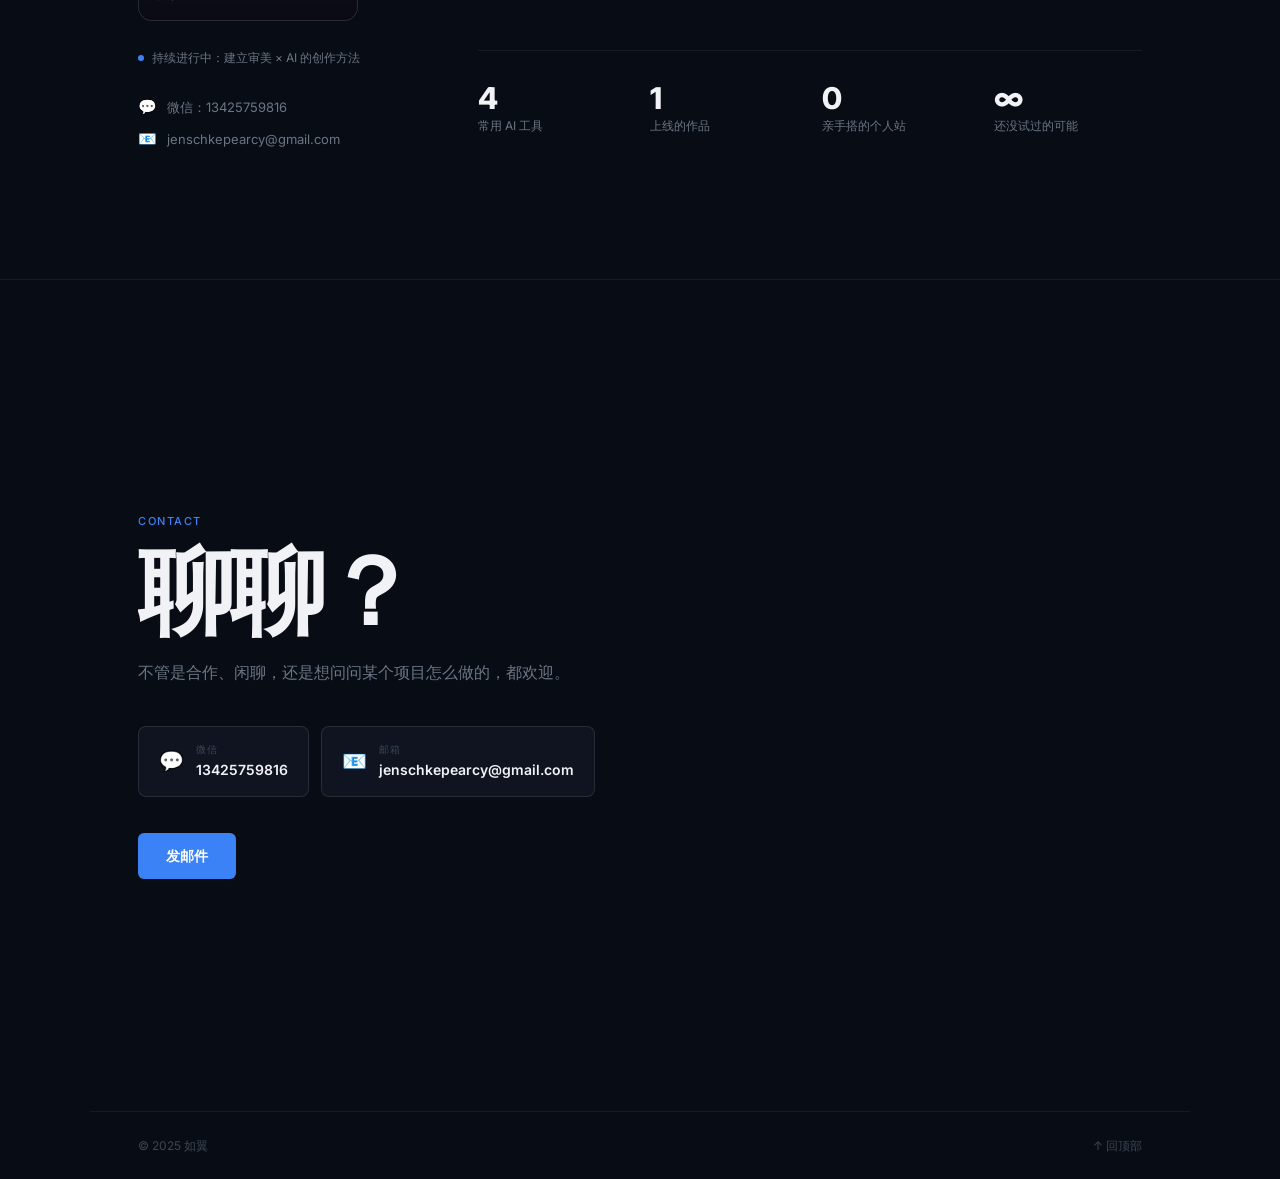
==== commit 74b77198: "Replace avatar with creator image" ====
--- a/index.html
+++ b/index.html
@@ -8,8 +8,8 @@
     <link rel="preconnect" href="https://fonts.googleapis.com" />
     <link rel="preconnect" href="https://fonts.gstatic.com" crossorigin />
     <link href="https://fonts.googleapis.com/css2?family=Inter:wght@300;400;500;600;700;800;900&display=swap" rel="stylesheet" />
-    <script type="module" crossorigin src="./assets/index-DRVDjosN.js"></script>
-    <link rel="stylesheet" crossorigin href="./assets/index-BgSZB0yb.css">
+    <script type="module" crossorigin src="./assets/index-D1XSQZhG.js"></script>
+    <link rel="stylesheet" crossorigin href="./assets/index-D4soVW_d.css">
   </head>
   <body>
     <div id="root"></div>
--- a/assets/index-D4soVW_d.css
+++ b/assets/index-D4soVW_d.css
@@ -0,0 +1 @@
+.navbar{position:fixed;top:0;left:0;right:0;z-index:100;height:64px;display:flex;align-items:center;justify-content:space-between;padding:0 48px;transition:background .3s ease,border-color .3s ease,backdrop-filter .3s ease}.navbar--scrolled{background:#080c14e0;backdrop-filter:blur(20px);-webkit-backdrop-filter:blur(20px);border-bottom:1px solid rgba(255,255,255,.06)}.nav-logo{display:flex;align-items:center;gap:8px;font-size:20px;font-weight:900;letter-spacing:-.04em;color:#fff;text-decoration:none;line-height:1;transition:opacity .15s}.nav-logo:hover{opacity:.6}.nav-logo-mark{display:inline-block;width:6px;height:6px;border-radius:1px;background:var(--accent);flex-shrink:0;animation:markPulse 2.6s ease-in-out infinite}@keyframes markPulse{0%,to{transform:scale(1);opacity:1}50%{transform:scale(1.5);opacity:.5}}.nav-links{display:flex;gap:28px;list-style:none}.nav-links a{font-size:12px;font-weight:400;color:var(--text-faint);text-decoration:none;letter-spacing:.02em;transition:color .15s}.nav-links a:hover{color:#fff}.nav-cta{font-size:13px;font-weight:500;color:var(--accent);text-decoration:none;letter-spacing:.01em;transition:opacity .15s}.nav-cta:hover{opacity:.65}@media (max-width: 768px){.navbar{padding:0 20px}.nav-links{display:none}}.hero{position:relative;width:100%;min-height:100vh;display:flex;flex-direction:column;align-items:center;justify-content:center;overflow:hidden}.hero-canvas{position:absolute;top:0;right:0;bottom:0;left:0;width:100%;height:100%}.hero-overlay{position:absolute;top:0;right:0;bottom:0;left:0;background:radial-gradient(ellipse 70% 50% at 50% 45%,rgba(59,130,246,.05) 0%,transparent 70%),linear-gradient(to bottom,transparent 55%,var(--bg) 100%)}.hero-content{position:relative;z-index:2;text-align:left;max-width:1100px;width:100%;padding:0 48px}.hero-name{font-size:clamp(80px,16vw,160px);font-weight:800;line-height:.95;letter-spacing:-.04em;color:var(--text);margin-bottom:28px;overflow:hidden;animation:heroNameReveal .8s cubic-bezier(.16,1,.3,1) both}.hero-desc{font-size:clamp(16px,2vw,20px);color:var(--text-2);font-weight:400;line-height:1.5;margin-bottom:40px;max-width:420px;animation:heroFadeUp .6s cubic-bezier(.16,1,.3,1) .35s both}.hero-actions{display:flex;gap:12px;flex-wrap:wrap;animation:heroFadeUp .6s cubic-bezier(.16,1,.3,1) .55s both}@keyframes heroNameReveal{0%{clip-path:inset(0 0 100% 0)}to{clip-path:inset(0 0 0% 0)}}@keyframes heroFadeUp{0%{opacity:0;transform:translateY(18px)}to{opacity:1;transform:translateY(0)}}.hero-scroll{position:absolute;bottom:36px;left:48px;z-index:2;display:flex;flex-direction:column;align-items:flex-start;gap:10px;transition:opacity .5s var(--ease-out),transform .5s var(--ease-out)}.hero-scroll--hidden{opacity:0;transform:translateY(10px);pointer-events:none}.hero-scroll span{font-size:10px;letter-spacing:.16em;text-transform:uppercase;color:var(--text-faint)}.scroll-line{width:1px;height:44px;background:linear-gradient(to bottom,var(--accent),transparent);animation:scrollPulse 2.2s ease infinite}@keyframes scrollPulse{0%,to{opacity:.25}50%{opacity:.8}}@media (max-width: 768px){.hero-content{padding:0 20px;text-align:center}.hero-actions{justify-content:center}.hero-scroll{left:50%;transform:translate(-50%);align-items:center}.hero-scroll--hidden{transform:translate(-50%) translateY(10px)}}.marquee-wrap{width:100%;overflow:hidden;border-top:1px solid var(--border-subtle);border-bottom:1px solid var(--border-subtle);padding:14px 0;mask-image:linear-gradient(to right,transparent 0%,black 8%,black 92%,transparent 100%);-webkit-mask-image:linear-gradient(to right,transparent 0%,black 8%,black 92%,transparent 100%)}.marquee-track{display:flex;width:max-content;animation:marquee-scroll 32s linear infinite}.marquee-item{display:inline-flex;align-items:center;gap:16px;font-size:12px;font-weight:500;letter-spacing:.1em;text-transform:uppercase;color:var(--text-muted);white-space:nowrap;padding-right:16px}.marquee-dot{color:var(--accent);opacity:.5}@keyframes marquee-scroll{0%{transform:translate(0)}to{transform:translate(-50%)}}.marquee-wrap:hover .marquee-track{animation-duration:64s}.project-cover{display:block;width:100%;height:100%;border-radius:12px 12px 0 0}.gv-backdrop{position:fixed;top:0;right:0;bottom:0;left:0;background:#000000b8;backdrop-filter:blur(6px);-webkit-backdrop-filter:blur(6px);z-index:400;opacity:0;pointer-events:none;transition:opacity .35s ease}.gv-backdrop--open{opacity:1;pointer-events:all}.gv-sheet{position:fixed;bottom:0;left:0;right:0;height:88vh;background:#08080f;border-radius:20px 20px 0 0;border-top:1px solid rgba(255,255,255,.08);z-index:401;transform:translateY(100%);transition:transform .42s cubic-bezier(.16,1,.3,1);display:flex;flex-direction:column;overflow:hidden}.gv-sheet--open{transform:translateY(0)}.gv-handle-wrap{display:flex;justify-content:center;padding:14px 0 6px;cursor:pointer;flex-shrink:0}.gv-handle{width:40px;height:4px;border-radius:2px;background:#ffffff2e}.gv-header{display:flex;align-items:flex-start;justify-content:space-between;padding:8px 32px 20px;flex-shrink:0}.gv-label{font-size:11px;letter-spacing:.16em;text-transform:uppercase;color:var(--accent);margin-bottom:4px}.gv-title{font-size:clamp(22px,3vw,32px);font-weight:800;letter-spacing:-.03em;color:#fff}.gv-close{width:36px;height:36px;border-radius:50%;background:#ffffff12;border:1px solid rgba(255,255,255,.12);color:#fff9;font-size:14px;cursor:pointer;display:flex;align-items:center;justify-content:center;transition:background .15s,color .15s;flex-shrink:0;margin-top:2px}.gv-close:hover{background:#ffffff24;color:#fff}.gv-grid{display:grid;grid-template-columns:repeat(2,1fr);gap:16px;padding:0 24px 32px;overflow-y:auto;flex:1;scrollbar-width:thin;scrollbar-color:rgba(255,255,255,.1) transparent}.gs-card{background:#ffffff0a;border:1px solid rgba(255,255,255,.07);border-radius:14px;overflow:hidden;cursor:pointer;transition:border-color .25s,transform .25s}.gs-card:hover{border-color:var(--s-accent, #3B82F6);transform:translateY(-3px)}.gs-grid{display:grid;grid-template-columns:1fr 1fr;grid-template-rows:1fr 1fr;height:200px;gap:1px;background:#ffffff0d}.gs-cell{overflow:hidden}.gs-cell img{width:100%;height:100%;object-fit:cover;display:block;transition:transform .4s ease}.gs-card:hover .gs-cell img{transform:scale(1.06)}.gs-info{display:flex;align-items:center;gap:12px;padding:14px 16px}.gs-num{font-size:11px;font-family:var(--font-mono, monospace);color:#ffffff40;flex-shrink:0;letter-spacing:.08em}.gs-title{font-size:13px;font-weight:700;color:#fff;letter-spacing:-.01em;margin-bottom:1px}.gs-en{font-size:10px;letter-spacing:.08em;color:var(--s-accent, #3B82F6);text-transform:uppercase;margin-bottom:3px}.gs-desc{font-size:11px;color:#ffffff59;line-height:1.5}.gs-cta{font-size:12px;color:var(--s-accent, #3B82F6);font-weight:600;white-space:nowrap;margin-left:auto;flex-shrink:0;opacity:0;transition:opacity .2s}.gs-card:hover .gs-cta{opacity:1}.glb-overlay{position:fixed;top:0;right:0;bottom:0;left:0;z-index:600;background:#000000f0;display:flex;align-items:center;justify-content:center;animation:glbFadeIn .2s ease;cursor:zoom-out}@keyframes glbFadeIn{0%{opacity:0}to{opacity:1}}.glb-box{position:relative;cursor:default;animation:glbScaleIn .25s cubic-bezier(.16,1,.3,1)}@keyframes glbScaleIn{0%{opacity:0;transform:scale(.9)}to{opacity:1;transform:scale(1)}}.glb-img{display:block;max-width:88vw;max-height:80vh;border-radius:10px;object-fit:contain;box-shadow:0 32px 80px #000000b3}.glb-close{position:absolute;top:-14px;right:-14px;width:34px;height:34px;border-radius:50%;background:#ffffff1a;border:1px solid rgba(255,255,255,.18);color:#fff;font-size:13px;cursor:pointer;display:flex;align-items:center;justify-content:center;transition:background .15s;-webkit-backdrop-filter:blur(8px);backdrop-filter:blur(8px)}.glb-close:hover{background:#fff3}.glb-arrow{position:absolute;top:50%;transform:translateY(-50%);width:42px;height:42px;border-radius:50%;background:#ffffff14;border:1px solid rgba(255,255,255,.14);color:#fff;font-size:22px;cursor:pointer;display:flex;align-items:center;justify-content:center;transition:background .15s;-webkit-backdrop-filter:blur(8px);backdrop-filter:blur(8px)}.glb-arrow:hover{background:#ffffff2e}.glb-arrow--l{left:-54px}.glb-arrow--r{right:-54px}.glb-footer{display:flex;align-items:center;justify-content:space-between;margin-top:16px}.glb-title{font-size:13px;font-weight:600;color:#ffffffb3}.glb-dots{display:flex;gap:7px}.glb-dot{width:5px;height:5px;border-radius:50%;background:#fff3;cursor:pointer;transition:background .15s,transform .15s}.glb-dot--on{background:#fff;transform:scale(1.3)}@media (max-width: 768px){.gv-sheet{height:92vh}.gv-grid{grid-template-columns:1fr;padding:0 16px 24px;gap:12px}.gv-header{padding:8px 20px 16px}.gs-grid{height:180px}.glb-arrow--l{left:-46px}.glb-arrow--r{right:-46px}}.projects-header{margin-bottom:40px}.projects-title{font-size:clamp(28px,4vw,42px);font-weight:700;letter-spacing:-.03em;color:var(--text);margin-top:10px}.bento-grid{display:grid;grid-template-columns:repeat(12,1fr);grid-template-rows:auto auto;gap:14px}.bento-card--wide{grid-column:span 7}.bento-card--narrow{grid-column:span 5}.bento-card--third{grid-column:span 4}.bento-card--full{grid-column:span 12}.bento-card{background:var(--bg-surface);border:1px solid var(--border-subtle);border-radius:16px;overflow:hidden;display:flex;flex-direction:column;transition:border-color .3s var(--ease-out),transform .35s var(--ease-out),box-shadow .35s var(--ease-out);cursor:default}.bento-card:hover{border-color:var(--p-accent, var(--accent));transform:translateY(-6px);box-shadow:0 20px 48px #00000059}.bento-cover{flex-shrink:0;overflow:hidden}.bento-cover .project-cover{transition:transform .45s var(--ease-out)}.bento-card:hover .bento-cover .project-cover{transform:scale(1.04)}.bento-info{transition:background .3s ease}.bento-card:hover .bento-info{background:#0f1420f5}.bento-card--wide .bento-cover,.bento-card--narrow .bento-cover{height:260px}.bento-card--full .bento-cover{height:160px}.bento-info{flex:1;display:flex;flex-direction:column;justify-content:space-between;padding:20px 24px 24px;gap:16px}.bento-top{display:flex;align-items:center;justify-content:space-between;gap:12px}.bento-num{font-size:11px;font-family:var(--font-mono);color:var(--text-faint);letter-spacing:.1em;font-weight:500}.bento-tags{display:flex;flex-wrap:wrap;gap:6px}.bento-tag{font-size:10px;font-weight:500;letter-spacing:.06em;padding:3px 9px;border-radius:4px;border:1px solid var(--border-default);color:var(--text-faint)}.bento-bottom{display:flex;align-items:flex-end;justify-content:space-between;gap:12px}.bento-title{font-size:18px;font-weight:700;letter-spacing:-.02em;color:var(--text);margin-bottom:2px}.bento-card--full .bento-title{font-size:16px}.bento-en{font-size:11px;letter-spacing:.08em;color:var(--p-accent, var(--accent));text-transform:uppercase;font-weight:500;margin-bottom:6px}.bento-desc{font-size:13px;color:var(--text-muted);line-height:1.7;max-width:38ch}.bento-process{font-size:12px;color:var(--p-accent, var(--accent));opacity:.7;margin-top:6px;letter-spacing:.01em;font-style:italic}.bento-link{font-size:13px;font-weight:700;color:var(--p-accent, var(--accent));text-decoration:none;white-space:nowrap;flex-shrink:0;transition:opacity var(--dur-fast)}.bento-link:hover{opacity:.7}.bento-soon{font-size:11px;color:var(--text-faint);border:1px solid var(--border-subtle);padding:4px 10px;border-radius:4px;white-space:nowrap;flex-shrink:0}.gallery-entry{position:relative;cursor:pointer;min-height:220px;overflow:hidden;padding:0}.ge-previews{display:flex;width:100%;height:100%;position:absolute;top:0;right:0;bottom:0;left:0}.ge-preview{flex:1;overflow:hidden}.ge-preview img{width:100%;height:100%;object-fit:cover;display:block;transition:transform .5s var(--ease-out),filter .5s;filter:brightness(.55) saturate(.8)}.gallery-entry:hover .ge-preview img{transform:scale(1.06);filter:brightness(.7) saturate(1)}.ge-overlay{position:absolute;top:0;right:0;bottom:0;left:0;background:linear-gradient(135deg,#08080fbf,#08080f73);display:flex;align-items:flex-end;justify-content:space-between;padding:28px 32px;transition:background .3s}.gallery-entry:hover .ge-overlay{background:linear-gradient(135deg,#08080f99,#08080f4d)}.ge-content{flex:1}.ge-label{font-size:11px;letter-spacing:.14em;text-transform:uppercase;color:var(--accent);margin-bottom:8px;opacity:.9}.ge-title{font-size:clamp(20px,3vw,28px);font-weight:800;color:#fff;letter-spacing:-.03em;margin-bottom:6px}.ge-desc{font-size:13px;color:#ffffff8c;letter-spacing:.01em}.ge-enter{font-size:15px;font-weight:700;color:#fffc;transition:color .2s,transform .2s;align-self:flex-end;flex-shrink:0}.gallery-entry:hover .ge-enter{color:#fff;transform:translate(2px,-2px)}.img-cover-grid{display:grid;grid-template-columns:1fr 1fr;grid-template-rows:1fr 1fr;width:100%;height:100%;gap:2px}.img-cover-cell{overflow:hidden;background:var(--bg-elevated);position:relative;cursor:zoom-in}.img-cover-cell img{width:100%;height:100%;object-fit:cover;display:block;transition:transform .45s var(--ease-out)}.bento-card:hover .img-cover-cell img{transform:scale(1.06)}.img-cover-hint{position:absolute;top:0;right:0;bottom:0;left:0;display:flex;align-items:center;justify-content:center;font-size:18px;opacity:0;background:#00000047;transition:opacity .2s}.img-cover-cell:hover .img-cover-hint{opacity:1}.lightbox-overlay{position:fixed;top:0;right:0;bottom:0;left:0;z-index:9000;background:#04060ef2;display:flex;align-items:center;justify-content:center;animation:lbFadeIn .2s ease both;cursor:zoom-out}@keyframes lbFadeIn{0%{opacity:0}to{opacity:1}}.lightbox-box{position:relative;max-width:90vw;max-height:90vh;cursor:default;animation:lbScaleIn .25s cubic-bezier(.16,1,.3,1) both}@keyframes lbScaleIn{0%{opacity:0;transform:scale(.92)}to{opacity:1;transform:scale(1)}}.lightbox-img{display:block;max-width:90vw;max-height:86vh;width:auto;height:auto;border-radius:10px;object-fit:contain;box-shadow:0 32px 80px #0009}.lightbox-close{position:absolute;top:-14px;right:-14px;width:36px;height:36px;border-radius:50%;background:#ffffff1f;border:1px solid rgba(255,255,255,.2);color:#fff;font-size:14px;cursor:pointer;display:flex;align-items:center;justify-content:center;transition:background .15s;-webkit-backdrop-filter:blur(8px);backdrop-filter:blur(8px)}.lightbox-close:hover{background:#ffffff38}.lightbox-arrow{position:absolute;top:50%;transform:translateY(-50%);width:44px;height:44px;border-radius:50%;background:#ffffff1a;border:1px solid rgba(255,255,255,.15);color:#fff;font-size:24px;cursor:pointer;display:flex;align-items:center;justify-content:center;transition:background .15s,transform .15s;-webkit-backdrop-filter:blur(8px);backdrop-filter:blur(8px)}.lightbox-arrow:hover{background:#fff3}.lightbox-arrow--left{left:-56px}.lightbox-arrow--right{right:-56px}.lightbox-arrow--left:hover{transform:translateY(-50%) translate(-2px)}.lightbox-arrow--right:hover{transform:translateY(-50%) translate(2px)}.lightbox-dots{position:absolute;bottom:-28px;left:50%;transform:translate(-50%);display:flex;gap:8px}.lightbox-dot{width:6px;height:6px;border-radius:50%;background:#ffffff40;transition:background .2s,transform .2s}.lightbox-dot--active{background:#fff;transform:scale(1.3)}@media (max-width: 768px){.bento-grid{grid-template-columns:1fr;gap:12px}.bento-card--wide,.bento-card--narrow,.bento-card--third,.bento-card--full{grid-column:1}.bento-card--wide .bento-cover,.bento-card--narrow .bento-cover,.bento-card--third .bento-cover{height:200px}.bento-card--full .bento-cover{height:140px}}.about-inner{display:grid;grid-template-columns:260px 1fr;gap:80px;align-items:start}.about-left{display:flex;flex-direction:column;gap:28px}.avatar-art{position:relative;width:220px;height:260px;border-radius:14px;background:var(--bg-surface);border:1px solid var(--border-default);overflow:hidden;display:flex;align-items:flex-end;padding:16px 18px}.avatar-art--photo{padding:0;overflow:hidden}.avatar-photo{position:absolute;top:0;right:0;bottom:0;left:0;width:100%;height:100%;object-fit:cover;display:block}.avatar-art--photo .avatar-art-foot{position:relative;z-index:2;background:linear-gradient(to top,rgba(8,8,15,.85) 0%,transparent 100%);width:100%;padding:24px 18px 16px}.avatar-art--photo .avatar-art-corner{z-index:2}.avatar-art-bg-char{position:absolute;top:-16px;right:-10px;font-size:140px;font-weight:900;color:#ffffff0a;line-height:1;-webkit-user-select:none;user-select:none;letter-spacing:-.06em}.avatar-art-glow{position:absolute;width:120px;height:120px;border-radius:50%;background:radial-gradient(circle,rgba(59,130,246,.18) 0%,transparent 70%);top:30%;left:20%;pointer-events:none}.avatar-art-corner{position:absolute;top:16px;right:16px;width:24px;height:24px;border-top:1.5px solid var(--accent);border-right:1.5px solid var(--accent);border-radius:0 4px 0 0;opacity:.5}.avatar-art-foot{position:relative;z-index:2;display:flex;align-items:center;gap:8px}.avatar-art-name{font-size:14px;font-weight:700;color:var(--text);letter-spacing:-.01em}.avatar-art-dot{width:4px;height:4px;border-radius:50%;background:var(--accent);flex-shrink:0}.avatar-art-role{font-size:11px;color:var(--text-faint);letter-spacing:.06em;text-transform:uppercase;font-weight:500}.about-status{display:flex;align-items:center;gap:8px;font-size:12px;color:var(--text-muted);line-height:1.5}.status-dot{width:6px;height:6px;border-radius:50%;background:var(--accent);flex-shrink:0;animation:statusPulse 2.4s ease-in-out infinite}@keyframes statusPulse{0%,to{opacity:1;transform:scale(1)}50%{opacity:.4;transform:scale(.75)}}.about-contact-list{display:flex;flex-direction:column;gap:8px}.contact-row{display:flex;align-items:center;gap:10px;font-size:13px;color:var(--text-muted);line-height:1.6}.contact-icon{font-size:15px;flex-shrink:0}.about-bio{display:flex;flex-direction:column;gap:16px;margin-top:16px;margin-bottom:48px}.about-bio p{font-size:16px;color:var(--text-2);line-height:1.85;max-width:58ch}.bio-lead{font-size:22px!important;font-weight:600;color:var(--text)!important;letter-spacing:-.01em}.about-stats{display:grid;grid-template-columns:repeat(4,1fr);gap:24px;padding-top:32px;border-top:1px solid var(--border-subtle)}.stat-item{display:flex;flex-direction:column;gap:5px}.stat-num{font-size:30px;font-weight:800;letter-spacing:-.04em;color:var(--text);line-height:1}.stat-label{font-size:12px;color:var(--text-muted);line-height:1.4}@media (max-width: 900px){.about-inner{grid-template-columns:1fr;gap:40px}.about-stats{grid-template-columns:repeat(2,1fr)}}.contact{min-height:100vh;display:flex;flex-direction:column;border-top:1px solid var(--border-subtle)}.contact-inner{flex:1;display:flex;flex-direction:column;justify-content:center;max-width:1100px;width:100%;margin:0 auto;padding:var(--space-32) var(--space-12)}.contact-label{color:var(--text-faint);margin-bottom:20px}.contact-title{font-size:clamp(48px,8vw,96px);font-weight:800;letter-spacing:-.04em;color:var(--text);line-height:1;margin-bottom:20px;overflow:hidden}.contact-char{display:inline-block;opacity:0;transform:translateY(32px);animation:charReveal .55s cubic-bezier(.16,1,.3,1) forwards;animation-play-state:paused}.chars-go .contact-char{animation-play-state:running}@keyframes charReveal{to{opacity:1;transform:translateY(0)}}.footer-top{transition:color var(--dur-fast),transform var(--dur-fast);display:inline-block}.footer-top:hover{color:var(--text);transform:translateY(-2px)}.contact-desc{font-size:16px;color:var(--text-muted);line-height:1.75;max-width:440px;margin-bottom:40px}.contact-methods{display:flex;gap:12px;flex-wrap:wrap;margin-bottom:36px}.contact-card{display:flex;align-items:center;gap:12px;padding:14px 20px;border:1px solid var(--border-default);border-radius:8px;font-size:20px;background:var(--bg-surface)}.cm-label{font-size:10px;letter-spacing:.1em;text-transform:uppercase;color:var(--text-faint);margin-bottom:2px}.cm-val{font-size:14px;font-weight:600;color:var(--text)}.contact-cta{align-self:flex-start}.site-footer{max-width:1100px;width:100%;margin:0 auto;padding:24px var(--space-12);border-top:1px solid var(--border-subtle);display:flex;justify-content:space-between;align-items:center;font-size:12px;color:var(--text-faint)}.site-footer a{color:var(--text-faint);text-decoration:none;transition:color var(--dur-fast)}.site-footer a:hover{color:var(--text)}@media (max-width: 768px){.contact-inner{padding:var(--space-20) var(--space-5)}.site-footer{padding:20px var(--space-5)}}*,*:before,*:after{box-sizing:border-box;margin:0;padding:0}:root{--bg: #080C14;--bg-surface: #0F1420;--bg-elevated: #161D2E;--bg-overlay: rgba(8,12,20,.85);--text: #F0F2F5;--text-2: #A8B3C4;--text-muted: #6B7685;--text-faint: #3D4654;--accent: #3B82F6;--accent-hover: #60A5FA;--accent-muted: rgba(59,130,246,.1);--accent-border: rgba(59,130,246,.25);--border-subtle: rgba(255,255,255,.06);--border-default: rgba(255,255,255,.1);--border-strong: rgba(255,255,255,.18);--ease-out: cubic-bezier(.16, 1, .3, 1);--ease-inout: cubic-bezier(.45, 0, .55, 1);--dur-fast: .12s;--dur-base: .22s;--dur-slow: .38s;--space-1: 4px;--space-2: 8px;--space-3: 12px;--space-4: 16px;--space-5: 20px;--space-6: 24px;--space-8: 32px;--space-10: 40px;--space-12: 48px;--space-16: 64px;--space-20: 80px;--space-24: 96px;--space-32: 128px;--font: "Geist", "Inter", "PingFang SC", "Source Han Sans SC", -apple-system, sans-serif;--font-mono: "JetBrains Mono", "Fira Code", monospace}html{scroll-behavior:smooth}body{background:var(--bg);color:var(--text);font-family:var(--font);line-height:1.6;-webkit-font-smoothing:antialiased;overflow-x:hidden}::-webkit-scrollbar{width:5px}::-webkit-scrollbar-track{background:var(--bg)}::-webkit-scrollbar-thumb{background:var(--bg-elevated);border-radius:99px}::-webkit-scrollbar-thumb:hover{background:var(--accent)}::selection{background:var(--accent-muted);color:var(--text)}body:after{content:"";position:fixed;top:0;right:0;bottom:0;left:0;z-index:9999;pointer-events:none;opacity:.032;background-image:url("data:image/svg+xml,%3Csvg viewBox='0 0 256 256' xmlns='http://www.w3.org/2000/svg'%3E%3Cfilter id='n'%3E%3CfeTurbulence type='fractalNoise' baseFrequency='0.85' numOctaves='4' stitchTiles='stitch'/%3E%3C/filter%3E%3Crect width='100%25' height='100%25' filter='url(%23n)'/%3E%3C/svg%3E");background-repeat:repeat;background-size:180px 180px}.section-inner{max-width:1100px;margin:0 auto;padding:var(--space-32) var(--space-12)}.sec-label{display:block;font-size:11px;letter-spacing:.14em;text-transform:uppercase;color:var(--accent);margin-bottom:var(--space-3);font-weight:500}.btn-primary{display:inline-block;padding:12px 28px;border-radius:6px;background:var(--accent);color:#fff;font-size:14px;font-weight:600;text-decoration:none;transition:opacity var(--dur-fast),transform var(--dur-fast)}.btn-primary:hover{opacity:.88;transform:translateY(-1px)}.btn-ghost{display:inline-block;padding:12px 28px;border-radius:6px;border:1px solid var(--border-default);color:var(--text);font-size:14px;font-weight:600;text-decoration:none;transition:border-color var(--dur-fast),color var(--dur-fast),background var(--dur-fast)}.btn-ghost:hover{border-color:var(--accent);color:var(--accent);background:var(--accent-muted)}.fade-up{opacity:0;transform:translateY(28px);transition:opacity .6s var(--ease-out),transform .6s var(--ease-out)}.fade-up.visible{opacity:1;transform:translateY(0)}.btn-primary{position:relative;overflow:hidden}.btn-primary:after{content:"";position:absolute;top:0;left:-80%;width:55%;height:100%;background:linear-gradient(90deg,transparent,rgba(255,255,255,.18),transparent);transform:skew(-18deg);transition:left 0s;pointer-events:none}.btn-primary:hover:after{left:150%;transition:left .45s ease}@media (prefers-reduced-motion: reduce){*,*:before,*:after{animation-duration:.01ms!important;animation-iteration-count:1!important;transition-duration:.01ms!important;transition-delay:0ms!important}.fade-up{opacity:1;transform:none}}
